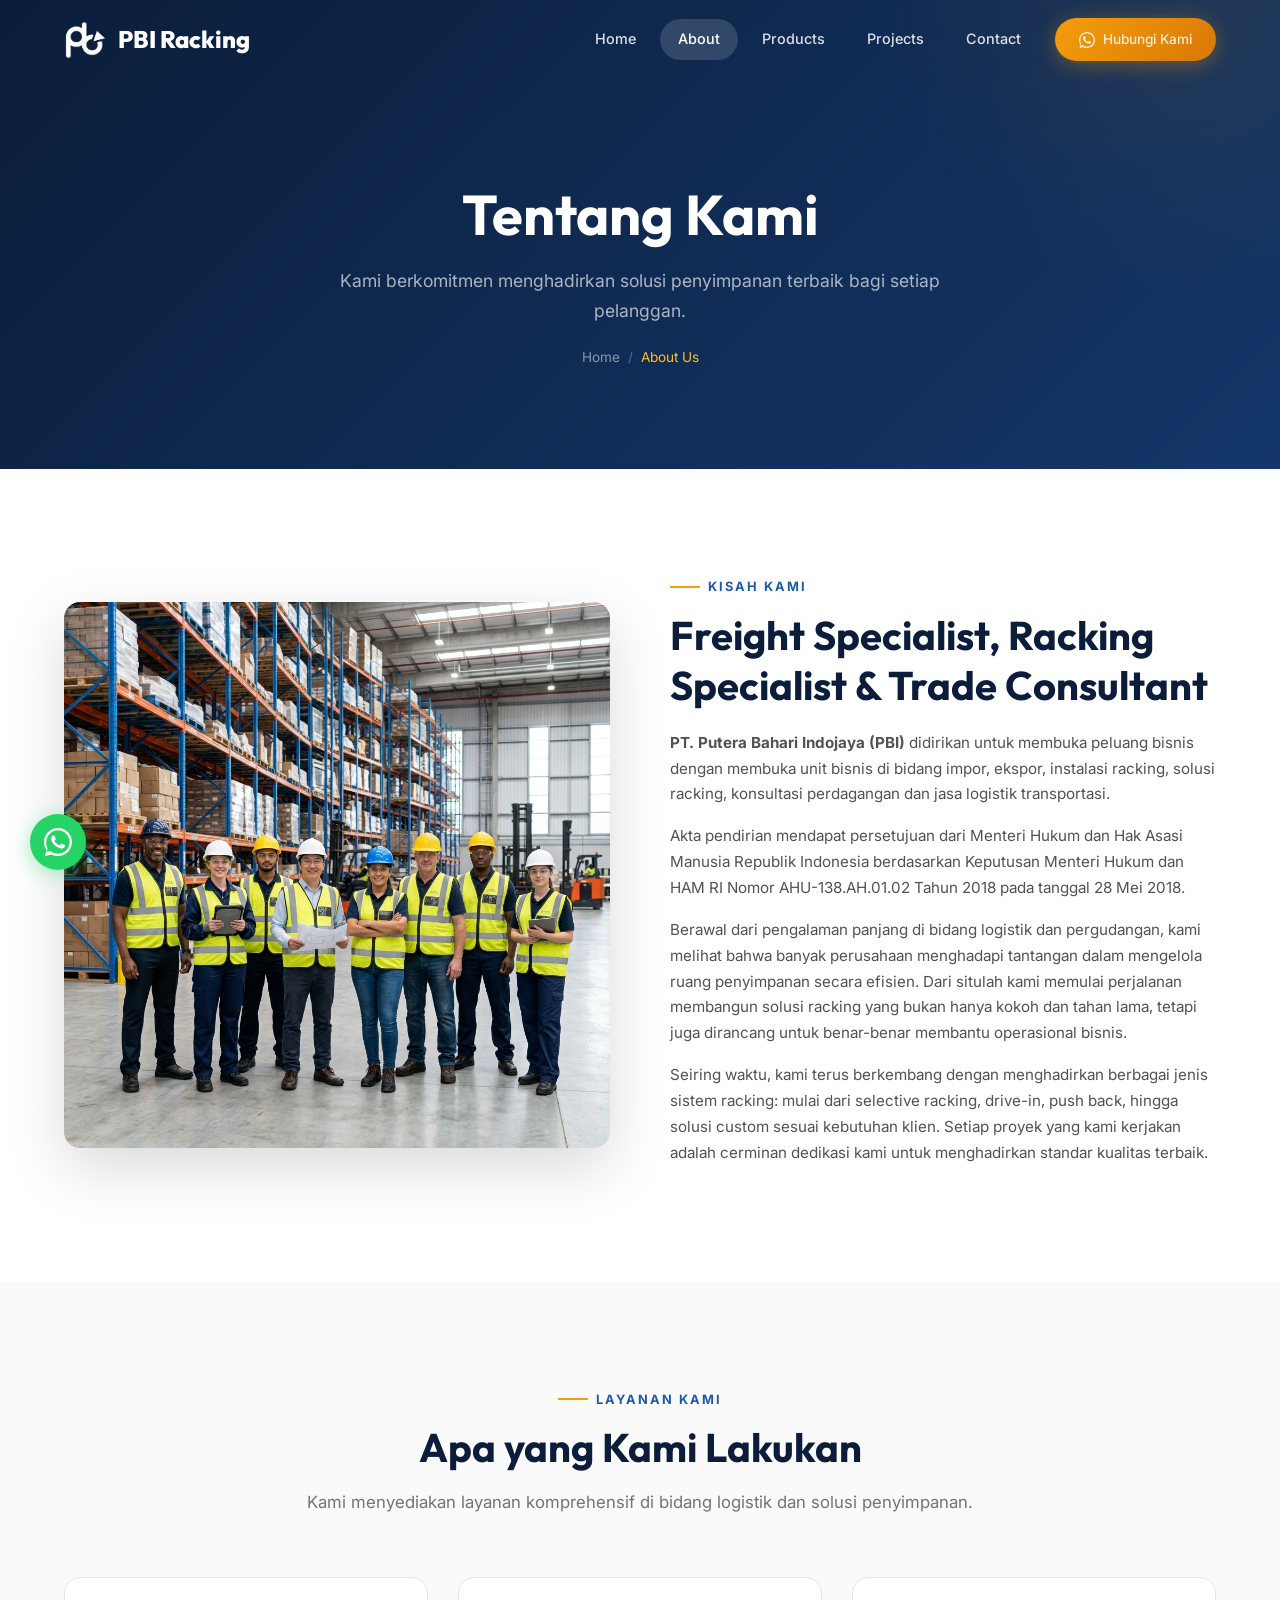
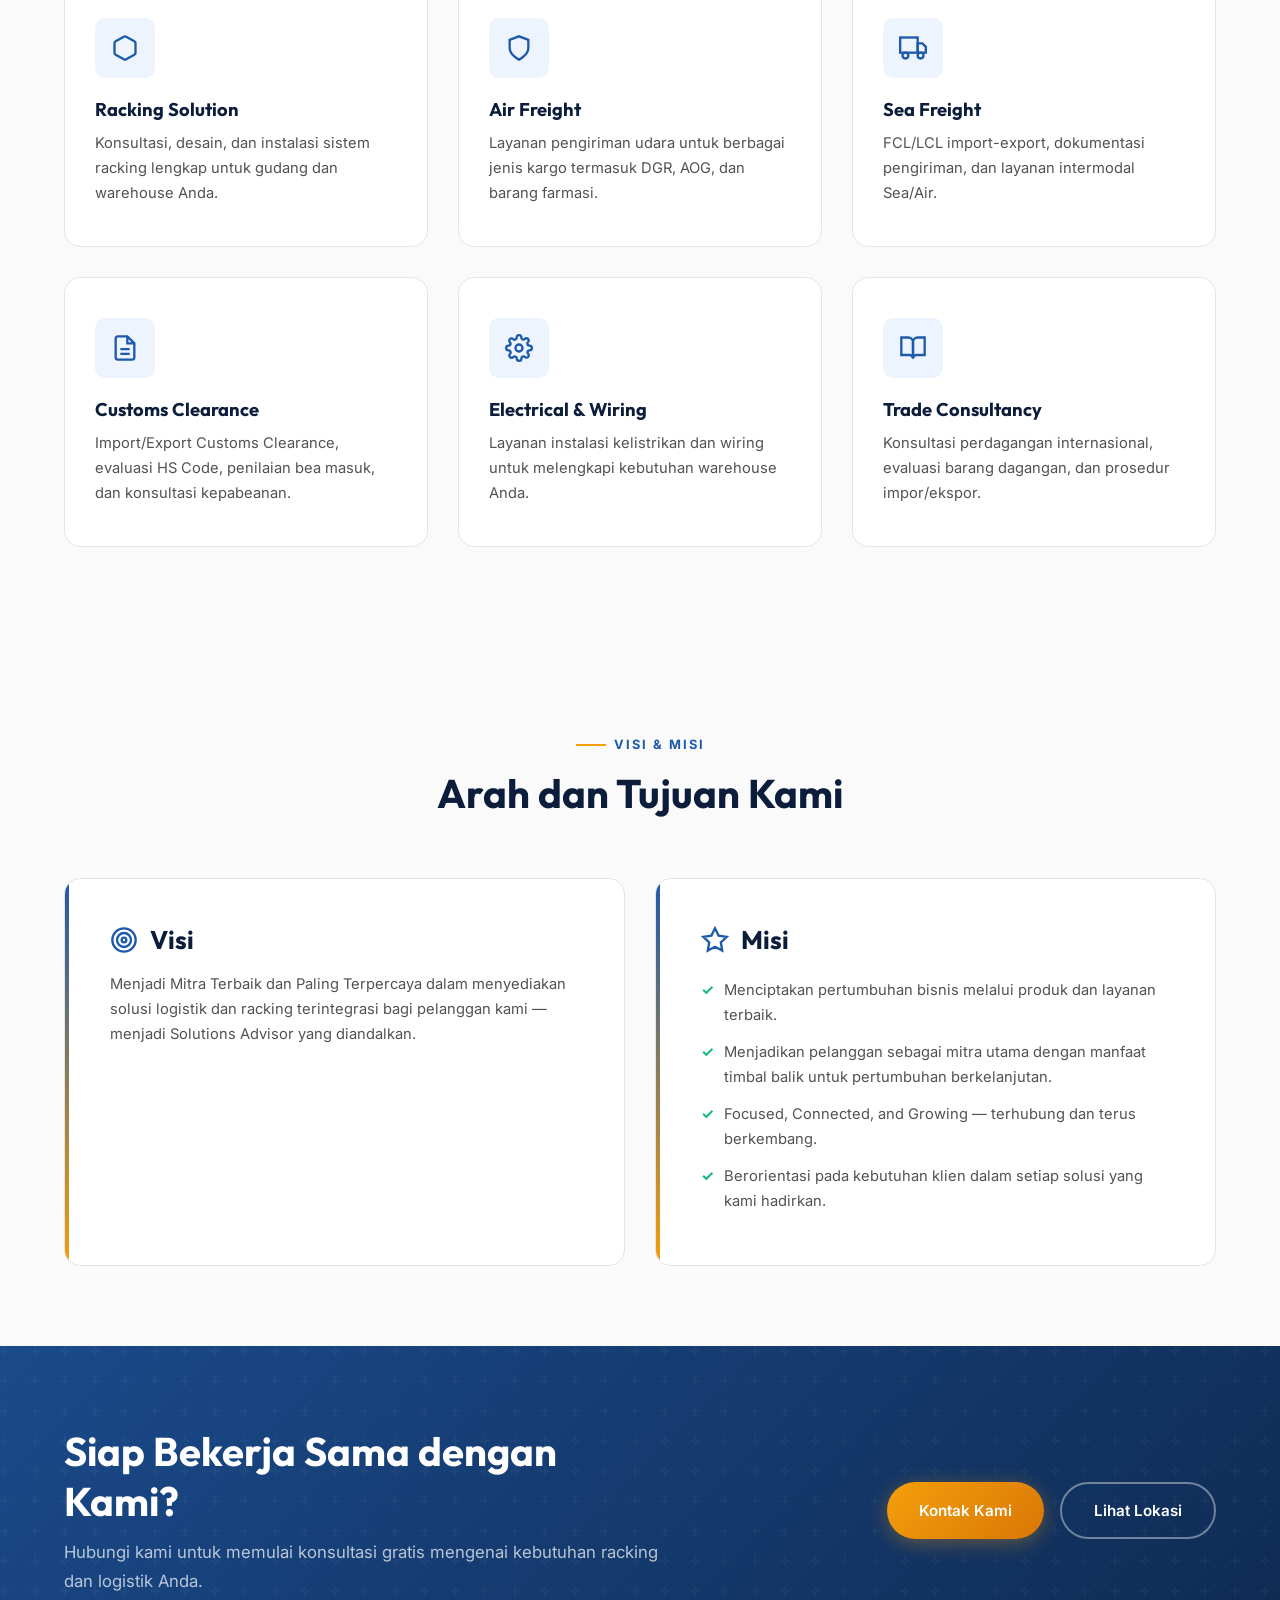
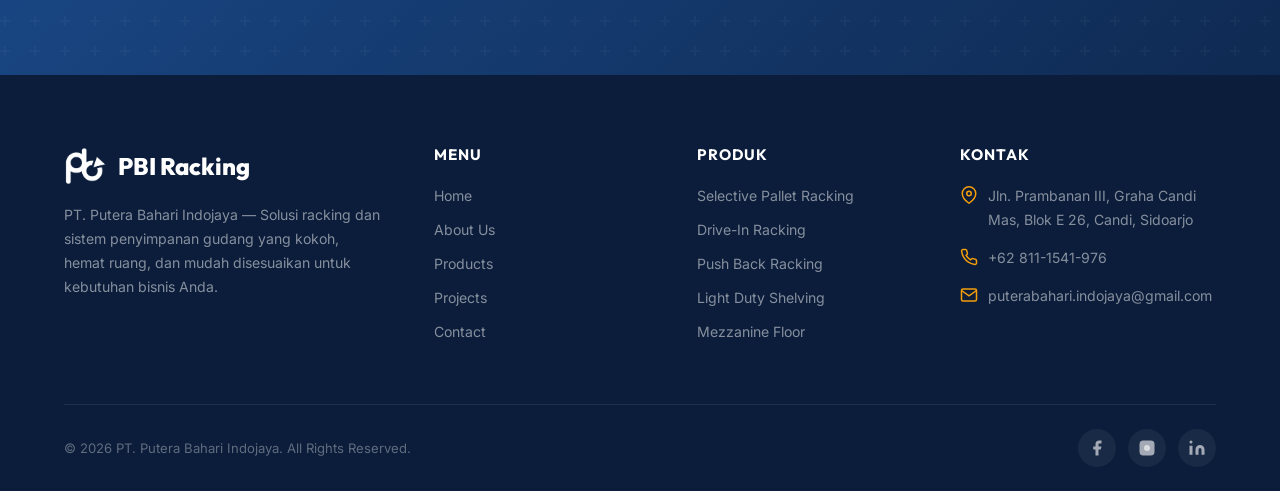
==== about.html @ 585a7659 "first commit" ====
<!DOCTYPE html>
<html lang="id">
<head>
  <meta charset="UTF-8">
  <meta name="viewport" content="width=device-width, initial-scale=1.0">
  <title>Tentang Kami — PBI Racking | PT. Putera Bahari Indojaya</title>
  <meta name="description" content="Didirikan oleh para profesional berpengalaman di bidang logistik dan pergudangan, PBI Racking adalah mitra terpercaya untuk solusi racking berkualitas.">
  <link rel="preconnect" href="https://fonts.googleapis.com">
  <link rel="preconnect" href="https://fonts.gstatic.com" crossorigin>
  <link href="https://fonts.googleapis.com/css2?family=Inter:wght@400;500;600;700&family=Outfit:wght@600;700;800&display=swap" rel="stylesheet">
  <link rel="stylesheet" href="css/style.css">
</head>
<body>

  <!-- Preloader -->
  <div class="preloader" id="preloader">
    <div class="preloader-spinner"></div>
  </div>

  <!-- Navigation -->
  <nav class="navbar scrolled" id="navbar">
    <div class="container">
      <a href="index.html" class="nav-logo">
        <img src="images/Logo PBI.png" alt="PBI Logo" class="logo-img">
        PBI Racking
      </a>
      <div class="nav-links" id="navLinks">
        <a href="index.html">Home</a>
        <a href="about.html" class="active">About</a>
        <a href="products.html">Products</a>
        <a href="projects.html">Projects</a>
        <a href="contact.html">Contact</a>
        <div class="nav-cta">
          <a href="https://wa.me/628111541976?text=Halo%20saya%20ingin%20bertanya%20tentang%20solusi%20racking" target="_blank" class="btn btn-accent">
            <svg width="16" height="16" viewBox="0 0 24 24" fill="currentColor"><path d="M17.472 14.382c-.297-.149-1.758-.867-2.03-.967-.273-.099-.471-.148-.67.15-.197.297-.767.966-.94 1.164-.173.199-.347.223-.644.075-.297-.15-1.255-.463-2.39-1.475-.883-.788-1.48-1.761-1.653-2.059-.173-.297-.018-.458.13-.606.134-.133.298-.347.446-.52.149-.174.198-.298.298-.497.099-.198.05-.371-.025-.52-.075-.149-.669-1.612-.916-2.207-.242-.579-.487-.5-.669-.51-.173-.008-.371-.01-.57-.01-.198 0-.52.074-.792.372-.272.297-1.04 1.016-1.04 2.479 0 1.462 1.065 2.875 1.213 3.074.149.198 2.096 3.2 5.077 4.487.709.306 1.262.489 1.694.625.712.227 1.36.195 1.871.118.571-.085 1.758-.719 2.006-1.413.248-.694.248-1.289.173-1.413-.074-.124-.272-.198-.57-.347z"/><path d="M12 0C5.373 0 0 5.373 0 12c0 2.625.846 5.059 2.284 7.034L.789 23.492a.5.5 0 00.612.616l4.575-1.462A11.945 11.945 0 0012 24c6.627 0 12-5.373 12-12S18.627 0 12 0zm0 22c-2.387 0-4.596-.776-6.39-2.09l-.446-.34-2.906.928.962-2.845-.372-.462A9.955 9.955 0 012 12C2 6.486 6.486 2 12 2s10 4.486 10 10-4.486 10-10 10z"/></svg>
            Hubungi Kami
          </a>
        </div>
      </div>
      <button class="mobile-toggle" id="mobileToggle" aria-label="Toggle Menu">
        <span></span>
        <span></span>
        <span></span>
      </button>
    </div>
  </nav>

  <!-- Page Hero -->
  <section class="page-hero">
    <div class="container">
      <div class="page-hero-content">
        <h1>Tentang Kami</h1>
        <p>Kami berkomitmen menghadirkan solusi penyimpanan terbaik bagi setiap pelanggan.</p>
        <div class="breadcrumb">
          <a href="index.html">Home</a>
          <span>/</span>
          <span class="current">About Us</span>
        </div>
      </div>
    </div>
  </section>

  <!-- About Story -->
  <section class="about-story">
    <div class="container">
      <div class="about-story-grid">
        <div class="about-story-img fade-in-left">
          <img src="images/about-team.png" alt="Tim PBI Racking">
        </div>
        <div class="about-story-content fade-in-right">
          <div class="section-label">Kisah Kami</div>
          <h2>Freight Specialist, Racking Specialist & Trade Consultant</h2>
          <p><strong>PT. Putera Bahari Indojaya (PBI)</strong> didirikan untuk membuka peluang bisnis dengan membuka unit bisnis di bidang impor, ekspor, instalasi racking, solusi racking, konsultasi perdagangan dan jasa logistik transportasi.</p>
          <p>Akta pendirian mendapat persetujuan dari Menteri Hukum dan Hak Asasi Manusia Republik Indonesia berdasarkan Keputusan Menteri Hukum dan HAM RI Nomor AHU-138.AH.01.02 Tahun 2018 pada tanggal 28 Mei 2018.</p>
          <p>Berawal dari pengalaman panjang di bidang logistik dan pergudangan, kami melihat bahwa banyak perusahaan menghadapi tantangan dalam mengelola ruang penyimpanan secara efisien. Dari situlah kami memulai perjalanan membangun solusi racking yang bukan hanya kokoh dan tahan lama, tetapi juga dirancang untuk benar-benar membantu operasional bisnis.</p>
          <p>Seiring waktu, kami terus berkembang dengan menghadirkan berbagai jenis sistem racking: mulai dari selective racking, drive-in, push back, hingga solusi custom sesuai kebutuhan klien. Setiap proyek yang kami kerjakan adalah cerminan dedikasi kami untuk menghadirkan standar kualitas terbaik.</p>
        </div>
      </div>
    </div>
  </section>

  <!-- Services Overview -->
  <section class="features" style="margin-top:0;">
    <div class="container">
      <div class="section-header fade-in">
        <div class="section-label">Layanan Kami</div>
        <h2 class="section-title">Apa yang Kami Lakukan</h2>
        <p class="section-desc">Kami menyediakan layanan komprehensif di bidang logistik dan solusi penyimpanan.</p>
      </div>
      <div class="features-grid" data-stagger>
        <div class="feature-card fade-in">
          <div class="feature-icon">
            <svg viewBox="0 0 24 24"><path d="M21 16V8a2 2 0 0 0-1-1.73l-7-4a2 2 0 0 0-2 0l-7 4A2 2 0 0 0 3 8v8a2 2 0 0 0 1 1.73l7 4a2 2 0 0 0 2 0l7-4A2 2 0 0 0 21 16z"></path></svg>
          </div>
          <h3>Racking Solution</h3>
          <p>Konsultasi, desain, dan instalasi sistem racking lengkap untuk gudang dan warehouse Anda.</p>
        </div>
        <div class="feature-card fade-in">
          <div class="feature-icon">
            <svg viewBox="0 0 24 24"><path d="M12 22s8-4 8-10V5l-8-3-8 3v7c0 6 8 10 8 10z"></path></svg>
          </div>
          <h3>Air Freight</h3>
          <p>Layanan pengiriman udara untuk berbagai jenis kargo termasuk DGR, AOG, dan barang farmasi.</p>
        </div>
        <div class="feature-card fade-in">
          <div class="feature-icon">
            <svg viewBox="0 0 24 24"><rect x="1" y="3" width="15" height="13"></rect><polygon points="16 8 20 8 23 11 23 16 16 16 16 8"></polygon><circle cx="5.5" cy="18.5" r="2.5"></circle><circle cx="18.5" cy="18.5" r="2.5"></circle></svg>
          </div>
          <h3>Sea Freight</h3>
          <p>FCL/LCL import-export, dokumentasi pengiriman, dan layanan intermodal Sea/Air.</p>
        </div>
        <div class="feature-card fade-in">
          <div class="feature-icon">
            <svg viewBox="0 0 24 24"><path d="M14 2H6a2 2 0 0 0-2 2v16a2 2 0 0 0 2 2h12a2 2 0 0 0 2-2V8z"></path><polyline points="14 2 14 8 20 8"></polyline><line x1="16" y1="13" x2="8" y2="13"></line><line x1="16" y1="17" x2="8" y2="17"></line></svg>
          </div>
          <h3>Customs Clearance</h3>
          <p>Import/Export Customs Clearance, evaluasi HS Code, penilaian bea masuk, dan konsultasi kepabeanan.</p>
        </div>
        <div class="feature-card fade-in">
          <div class="feature-icon">
            <svg viewBox="0 0 24 24"><circle cx="12" cy="12" r="3"></circle><path d="M19.4 15a1.65 1.65 0 0 0 .33 1.82l.06.06a2 2 0 0 1 0 2.83 2 2 0 0 1-2.83 0l-.06-.06a1.65 1.65 0 0 0-1.82-.33 1.65 1.65 0 0 0-1 1.51V21a2 2 0 0 1-2 2 2 2 0 0 1-2-2v-.09A1.65 1.65 0 0 0 9 19.4a1.65 1.65 0 0 0-1.82.33l-.06.06a2 2 0 0 1-2.83 0 2 2 0 0 1 0-2.83l.06-.06A1.65 1.65 0 0 0 4.68 15a1.65 1.65 0 0 0-1.51-1H3a2 2 0 0 1-2-2 2 2 0 0 1 2-2h.09A1.65 1.65 0 0 0 4.6 9a1.65 1.65 0 0 0-.33-1.82l-.06-.06a2 2 0 0 1 0-2.83 2 2 0 0 1 2.83 0l.06.06A1.65 1.65 0 0 0 9 4.68a1.65 1.65 0 0 0 1-1.51V3a2 2 0 0 1 2-2 2 2 0 0 1 2 2v.09a1.65 1.65 0 0 0 1 1.51 1.65 1.65 0 0 0 1.82-.33l.06-.06a2 2 0 0 1 2.83 0 2 2 0 0 1 0 2.83l-.06.06a1.65 1.65 0 0 0-.33 1.82V9a1.65 1.65 0 0 0 1.51 1H21a2 2 0 0 1 2 2 2 2 0 0 1-2 2h-.09a1.65 1.65 0 0 0-1.51 1z"></path></svg>
          </div>
          <h3>Electrical & Wiring</h3>
          <p>Layanan instalasi kelistrikan dan wiring untuk melengkapi kebutuhan warehouse Anda.</p>
        </div>
        <div class="feature-card fade-in">
          <div class="feature-icon">
            <svg viewBox="0 0 24 24"><path d="M2 3h6a4 4 0 0 1 4 4v14a3 3 0 0 0-3-3H2z"></path><path d="M22 3h-6a4 4 0 0 0-4 4v14a3 3 0 0 1 3-3h7z"></path></svg>
          </div>
          <h3>Trade Consultancy</h3>
          <p>Konsultasi perdagangan internasional, evaluasi barang dagangan, dan prosedur impor/ekspor.</p>
        </div>
      </div>
    </div>
  </section>

  <!-- Vision & Mission -->
  <section class="vision-mission">
    <div class="container">
      <div class="section-header fade-in">
        <div class="section-label">Visi & Misi</div>
        <h2 class="section-title">Arah dan Tujuan Kami</h2>
      </div>
      <div class="vm-grid">
        <div class="vm-card fade-in-left">
          <h3>
            <svg viewBox="0 0 24 24"><circle cx="12" cy="12" r="10"></circle><circle cx="12" cy="12" r="6"></circle><circle cx="12" cy="12" r="2"></circle></svg>
            Visi
          </h3>
          <p>Menjadi Mitra Terbaik dan Paling Terpercaya dalam menyediakan solusi logistik dan racking terintegrasi bagi pelanggan kami — menjadi Solutions Advisor yang diandalkan.</p>
        </div>
        <div class="vm-card fade-in-right">
          <h3>
            <svg viewBox="0 0 24 24"><polygon points="12 2 15.09 8.26 22 9.27 17 14.14 18.18 21.02 12 17.77 5.82 21.02 7 14.14 2 9.27 8.91 8.26 12 2"></polygon></svg>
            Misi
          </h3>
          <ul>
            <li>Menciptakan pertumbuhan bisnis melalui produk dan layanan terbaik.</li>
            <li>Menjadikan pelanggan sebagai mitra utama dengan manfaat timbal balik untuk pertumbuhan berkelanjutan.</li>
            <li>Focused, Connected, and Growing — terhubung dan terus berkembang.</li>
            <li>Berorientasi pada kebutuhan klien dalam setiap solusi yang kami hadirkan.</li>
          </ul>
        </div>
      </div>
    </div>
  </section>

  <!-- CTA Section -->
  <section class="cta">
    <div class="container">
      <div class="cta-content fade-in-left">
        <h2>Siap Bekerja Sama dengan Kami?</h2>
        <p>Hubungi kami untuk memulai konsultasi gratis mengenai kebutuhan racking dan logistik Anda.</p>
      </div>
      <div class="cta-buttons fade-in-right">
        <a href="https://wa.me/628111541976?text=Halo%20saya%20ingin%20bertanya%20tentang%20solusi%20racking" target="_blank" class="btn btn-accent">Kontak Kami</a>
        <a href="contact.html" class="btn btn-outline-white">Lihat Lokasi</a>
      </div>
    </div>
  </section>

  <!-- Footer -->
  <footer class="footer">
    <div class="container">
      <div class="footer-grid">
        <div class="footer-brand">
          <a href="index.html" class="nav-logo">
            <img src="images/Logo PBI.png" alt="PBI Logo" class="logo-img">
            PBI Racking
          </a>
          <p>PT. Putera Bahari Indojaya — Solusi racking dan sistem penyimpanan gudang yang kokoh, hemat ruang, dan mudah disesuaikan untuk kebutuhan bisnis Anda.</p>
        </div>
        <div>
          <h4>Menu</h4>
          <ul class="footer-links">
            <li><a href="index.html">Home</a></li>
            <li><a href="about.html">About Us</a></li>
            <li><a href="products.html">Products</a></li>
            <li><a href="projects.html">Projects</a></li>
            <li><a href="contact.html">Contact</a></li>
          </ul>
        </div>
        <div>
          <h4>Produk</h4>
          <ul class="footer-links">
            <li><a href="products.html">Selective Pallet Racking</a></li>
            <li><a href="products.html">Drive-In Racking</a></li>
            <li><a href="products.html">Push Back Racking</a></li>
            <li><a href="products.html">Light Duty Shelving</a></li>
            <li><a href="products.html">Mezzanine Floor</a></li>
          </ul>
        </div>
        <div>
          <h4>Kontak</h4>
          <ul class="footer-contact">
            <li>
              <svg viewBox="0 0 24 24"><path d="M21 10c0 7-9 13-9 13s-9-6-9-13a9 9 0 0 1 18 0z"></path><circle cx="12" cy="10" r="3"></circle></svg>
              Jln. Prambanan III, Graha Candi Mas, Blok E 26, Candi, Sidoarjo
            </li>
            <li>
              <svg viewBox="0 0 24 24"><path d="M22 16.92v3a2 2 0 0 1-2.18 2 19.79 19.79 0 0 1-8.63-3.07 19.5 19.5 0 0 1-6-6 19.79 19.79 0 0 1-3.07-8.67A2 2 0 0 1 4.11 2h3a2 2 0 0 1 2 1.72 12.84 12.84 0 0 0 .7 2.81 2 2 0 0 1-.45 2.11L8.09 9.91a16 16 0 0 0 6 6l1.27-1.27a2 2 0 0 1 2.11-.45 12.84 12.84 0 0 0 2.81.7A2 2 0 0 1 22 16.92z"></path></svg>
              +62 811-1541-976
            </li>
            <li>
              <svg viewBox="0 0 24 24"><path d="M4 4h16c1.1 0 2 .9 2 2v12c0 1.1-.9 2-2 2H4c-1.1 0-2-.9-2-2V6c0-1.1.9-2 2-2z"></path><polyline points="22,6 12,13 2,6"></polyline></svg>
              puterabahari.indojaya@gmail.com
            </li>
          </ul>
        </div>
      </div>
      <div class="footer-bottom">
        <p>&copy; 2026 PT. Putera Bahari Indojaya. All Rights Reserved.</p>
        <div class="footer-social">
          <a href="#" aria-label="Facebook"><svg viewBox="0 0 24 24"><path d="M18 2h-3a5 5 0 0 0-5 5v3H7v4h3v8h4v-8h3l1-4h-4V7a1 1 0 0 1 1-1h3z"></path></svg></a>
          <a href="#" aria-label="Instagram"><svg viewBox="0 0 24 24"><rect x="2" y="2" width="20" height="20" rx="5" ry="5"></rect><path d="M16 11.37A4 4 0 1 1 12.63 8 4 4 0 0 1 16 11.37z"></path><line x1="17.5" y1="6.5" x2="17.51" y2="6.5"></line></svg></a>
          <a href="#" aria-label="LinkedIn"><svg viewBox="0 0 24 24"><path d="M16 8a6 6 0 0 1 6 6v7h-4v-7a2 2 0 0 0-2-2 2 2 0 0 0-2 2v7h-4v-7a6 6 0 0 1 6-6z"></path><rect x="2" y="9" width="4" height="12"></rect><circle cx="4" cy="4" r="2"></circle></svg></a>
        </div>
      </div>
    </div>
  </footer>

  <!-- WhatsApp Float -->
  <a href="https://wa.me/628111541976?text=Halo%20saya%20ingin%20bertanya%20tentang%20solusi%20racking" target="_blank" class="wa-float" aria-label="Chat WhatsApp">
    <svg viewBox="0 0 24 24"><path d="M17.472 14.382c-.297-.149-1.758-.867-2.03-.967-.273-.099-.471-.148-.67.15-.197.297-.767.966-.94 1.164-.173.199-.347.223-.644.075-.297-.15-1.255-.463-2.39-1.475-.883-.788-1.48-1.761-1.653-2.059-.173-.297-.018-.458.13-.606.134-.133.298-.347.446-.52.149-.174.198-.298.298-.497.099-.198.05-.371-.025-.52-.075-.149-.669-1.612-.916-2.207-.242-.579-.487-.5-.669-.51-.173-.008-.371-.01-.57-.01-.198 0-.52.074-.792.372-.272.297-1.04 1.016-1.04 2.479 0 1.462 1.065 2.875 1.213 3.074.149.198 2.096 3.2 5.077 4.487.709.306 1.262.489 1.694.625.712.227 1.36.195 1.871.118.571-.085 1.758-.719 2.006-1.413.248-.694.248-1.289.173-1.413-.074-.124-.272-.198-.57-.347z"/><path d="M12 0C5.373 0 0 5.373 0 12c0 2.625.846 5.059 2.284 7.034L.789 23.492a.5.5 0 00.612.616l4.575-1.462A11.945 11.945 0 0012 24c6.627 0 12-5.373 12-12S18.627 0 12 0zm0 22c-2.387 0-4.596-.776-6.39-2.09l-.446-.34-2.906.928.962-2.845-.372-.462A9.955 9.955 0 012 12C2 6.486 6.486 2 12 2s10 4.486 10 10-4.486 10-10 10z"/></svg>
  </a>

  <button class="scroll-top" id="scrollTop" aria-label="Scroll to top">
    <svg viewBox="0 0 24 24"><polyline points="18 15 12 9 6 15"></polyline></svg>
  </button>

  <script src="js/main.js"></script>
</body>
</html>
---- css/style.css ----
/* ============================================
   PBI RACKING - Company Profile Stylesheet
   Design: Clean Industrial Look
   Colors: Blue, Grey, White
   ============================================ */

/* ---------- CSS Custom Properties ---------- */
:root {
  /* Primary Colors */
  --primary-900: #0b1d3a;
  --primary-800: #0f2a52;
  --primary-700: #14376a;
  --primary-600: #1a4a8a;
  --primary-500: #1e5aab;
  --primary-400: #3a7bd5;
  --primary-300: #6da0e6;
  --primary-200: #a3c4f0;
  --primary-100: #d4e4f9;
  --primary-50: #eef4fd;

  /* Accent */
  --accent-500: #f59e0b;
  --accent-400: #fbbf24;
  --accent-600: #d97706;

  /* Neutrals */
  --neutral-950: #0a0a0a;
  --neutral-900: #171717;
  --neutral-800: #262626;
  --neutral-700: #404040;
  --neutral-600: #525252;
  --neutral-500: #737373;
  --neutral-400: #a3a3a3;
  --neutral-300: #d4d4d4;
  --neutral-200: #e5e5e5;
  --neutral-100: #f5f5f5;
  --neutral-50: #fafafa;
  --white: #ffffff;

  /* Functional */
  --success: #10b981;
  --danger: #ef4444;

  /* Typography */
  --font-primary: 'Inter', 'Segoe UI', sans-serif;
  --font-heading: 'Outfit', 'Inter', sans-serif;

  /* Spacing */
  --section-padding: 100px 0;
  --container-max: 1200px;
  --container-padding: 0 24px;

  /* Transitions */
  --transition-fast: 0.2s ease;
  --transition-base: 0.3s ease;
  --transition-slow: 0.5s ease;
  --transition-spring: 0.4s cubic-bezier(0.34, 1.56, 0.64, 1);

  /* Shadows */
  --shadow-sm: 0 1px 3px rgba(0,0,0,0.08);
  --shadow-md: 0 4px 20px rgba(0,0,0,0.1);
  --shadow-lg: 0 10px 40px rgba(0,0,0,0.12);
  --shadow-xl: 0 20px 60px rgba(0,0,0,0.15);
  --shadow-glow: 0 0 30px rgba(30, 90, 171, 0.15);

  /* Border Radius */
  --radius-sm: 6px;
  --radius-md: 10px;
  --radius-lg: 16px;
  --radius-xl: 24px;
  --radius-full: 9999px;
}

/* ---------- Reset & Base ---------- */
*,
*::before,
*::after {
  margin: 0;
  padding: 0;
  box-sizing: border-box;
}

html {
  scroll-behavior: smooth;
  font-size: 16px;
  -webkit-font-smoothing: antialiased;
  -moz-osx-font-smoothing: grayscale;
}

body {
  font-family: var(--font-primary);
  color: var(--neutral-700);
  line-height: 1.7;
  background-color: var(--white);
  overflow-x: hidden;
}

img {
  max-width: 100%;
  height: auto;
  display: block;
}

a {
  text-decoration: none;
  color: inherit;
  transition: color var(--transition-fast);
}

ul, ol {
  list-style: none;
}

h1, h2, h3, h4, h5, h6 {
  font-family: var(--font-heading);
  font-weight: 700;
  line-height: 1.25;
  color: var(--primary-900);
}

h1 { font-size: clamp(2.2rem, 5vw, 3.5rem); }
h2 { font-size: clamp(1.8rem, 4vw, 2.5rem); }
h3 { font-size: clamp(1.3rem, 3vw, 1.6rem); }
h4 { font-size: 1.15rem; }

p {
  margin-bottom: 1rem;
  color: var(--neutral-600);
}

/* ---------- Utility Classes ---------- */
.container {
  max-width: var(--container-max);
  margin: 0 auto;
  padding: var(--container-padding);
}

.section {
  padding: var(--section-padding);
}

.section-header {
  text-align: center;
  max-width: 700px;
  margin: 0 auto 60px;
}

.section-label {
  display: inline-flex;
  align-items: center;
  gap: 8px;
  font-size: 0.8rem;
  font-weight: 700;
  letter-spacing: 2px;
  text-transform: uppercase;
  color: var(--primary-500);
  margin-bottom: 12px;
}

.section-label::before {
  content: '';
  width: 30px;
  height: 2px;
  background: var(--accent-500);
}

.section-title {
  margin-bottom: 16px;
}

.section-desc {
  font-size: 1.05rem;
  color: var(--neutral-500);
}

.btn {
  display: inline-flex;
  align-items: center;
  gap: 8px;
  padding: 14px 32px;
  font-family: var(--font-primary);
  font-size: 0.95rem;
  font-weight: 600;
  border: none;
  border-radius: var(--radius-full);
  cursor: pointer;
  transition: all var(--transition-base);
  position: relative;
  overflow: hidden;
}

.btn-primary {
  background: linear-gradient(135deg, var(--primary-500), var(--primary-700));
  color: var(--white);
  box-shadow: 0 4px 20px rgba(30, 90, 171, 0.35);
}

.btn-primary:hover {
  transform: translateY(-2px);
  box-shadow: 0 8px 30px rgba(30, 90, 171, 0.45);
}

.btn-secondary {
  background: var(--white);
  color: var(--primary-700);
  border: 2px solid var(--primary-200);
}

.btn-secondary:hover {
  background: var(--primary-50);
  border-color: var(--primary-400);
  transform: translateY(-2px);
}

.btn-accent {
  background: linear-gradient(135deg, var(--accent-500), var(--accent-600));
  color: var(--white);
  box-shadow: 0 4px 20px rgba(245, 158, 11, 0.35);
}

.btn-accent:hover {
  transform: translateY(-2px);
  box-shadow: 0 8px 30px rgba(245, 158, 11, 0.45);
}

.btn-outline-white {
  background: transparent;
  color: var(--white);
  border: 2px solid rgba(255,255,255,0.4);
}

.btn-outline-white:hover {
  background: var(--white);
  color: var(--primary-700);
  border-color: var(--white);
}

/* ---------- Preloader ---------- */
.preloader {
  position: fixed;
  inset: 0;
  z-index: 10000;
  background: var(--primary-900);
  display: flex;
  align-items: center;
  justify-content: center;
  transition: opacity 0.5s ease, visibility 0.5s ease;
}

.preloader.hidden {
  opacity: 0;
  visibility: hidden;
}

.preloader-spinner {
  width: 50px;
  height: 50px;
  border: 3px solid rgba(255,255,255,0.15);
  border-top-color: var(--accent-400);
  border-radius: 50%;
  animation: spin 0.8s linear infinite;
}

@keyframes spin {
  to { transform: rotate(360deg); }
}

/* ---------- Navigation ---------- */
.navbar {
  position: fixed;
  top: 0;
  left: 0;
  right: 0;
  z-index: 1000;
  padding: 18px 0;
  transition: all var(--transition-base);
}

.navbar.scrolled {
  background: rgba(255,255,255,0.95);
  backdrop-filter: blur(20px);
  -webkit-backdrop-filter: blur(20px);
  padding: 10px 0;
  box-shadow: 0 2px 30px rgba(0,0,0,0.08);
}

.navbar .container {
  display: flex;
  align-items: center;
  justify-content: space-between;
}

.nav-logo {
  display: flex;
  align-items: center;
  gap: 12px;
  font-family: var(--font-heading);
  font-size: 1.5rem;
  font-weight: 800;
  color: var(--white);
  transition: color var(--transition-base);
}

.navbar.scrolled .nav-logo {
  color: var(--primary-900);
}

.nav-logo .logo-img {
  height: 42px;
  width: auto;
  filter: brightness(0) invert(1);
  transition: filter var(--transition-base);
}

.navbar.scrolled .nav-logo .logo-img {
  filter: none;
}

.footer .nav-logo .logo-img {
  filter: brightness(0) invert(1);
}

.nav-links {
  display: flex;
  align-items: center;
  gap: 6px;
}

.nav-links a {
  padding: 8px 18px;
  font-size: 0.9rem;
  font-weight: 500;
  color: rgba(255,255,255,0.85);
  border-radius: var(--radius-full);
  transition: all var(--transition-base);
}

.nav-links a:hover,
.nav-links a.active {
  color: var(--white);
  background: rgba(255,255,255,0.15);
}

.navbar.scrolled .nav-links a {
  color: var(--neutral-600);
}

.navbar.scrolled .nav-links a:hover,
.navbar.scrolled .nav-links a.active {
  color: var(--primary-600);
  background: var(--primary-50);
}

.nav-cta {
  margin-left: 10px;
}

.nav-cta .btn {
  padding: 10px 24px;
  font-size: 0.85rem;
}

.mobile-toggle {
  display: none;
  flex-direction: column;
  gap: 5px;
  background: none;
  border: none;
  cursor: pointer;
  padding: 4px;
}

.mobile-toggle span {
  display: block;
  width: 26px;
  height: 2.5px;
  background: var(--white);
  border-radius: 4px;
  transition: all var(--transition-base);
}

.navbar.scrolled .mobile-toggle span {
  background: var(--primary-900);
}

.mobile-toggle.active span:nth-child(1) {
  transform: rotate(45deg) translate(5px, 5px);
}

.mobile-toggle.active span:nth-child(2) {
  opacity: 0;
}

.mobile-toggle.active span:nth-child(3) {
  transform: rotate(-45deg) translate(6px, -6px);
}

/* ---------- Hero Section ---------- */
.hero {
  position: relative;
  min-height: 100vh;
  display: flex;
  align-items: center;
  overflow: hidden;
}

.hero-bg {
  position: absolute;
  inset: 0;
  z-index: 0;
}

.hero-bg img {
  width: 100%;
  height: 100%;
  object-fit: cover;
}

.hero-overlay {
  position: absolute;
  inset: 0;
  background: linear-gradient(
    135deg,
    rgba(11, 29, 58, 0.92) 0%,
    rgba(15, 42, 82, 0.85) 40%,
    rgba(26, 74, 138, 0.7) 100%
  );
}

.hero-content {
  position: relative;
  z-index: 2;
  max-width: 680px;
}

.hero-label {
  display: inline-flex;
  align-items: center;
  gap: 10px;
  padding: 8px 20px;
  background: rgba(255,255,255,0.1);
  border: 1px solid rgba(255,255,255,0.15);
  border-radius: var(--radius-full);
  font-size: 0.8rem;
  font-weight: 600;
  letter-spacing: 1.5px;
  text-transform: uppercase;
  color: var(--accent-400);
  margin-bottom: 24px;
  backdrop-filter: blur(10px);
  animation: fadeInUp 0.8s ease both;
}

.hero h1 {
  color: var(--white);
  margin-bottom: 20px;
  animation: fadeInUp 0.8s ease 0.15s both;
}

.hero h1 span {
  background: linear-gradient(135deg, var(--accent-400), var(--accent-500));
  -webkit-background-clip: text;
  -webkit-text-fill-color: transparent;
  background-clip: text;
}

.hero-desc {
  font-size: 1.15rem;
  color: rgba(255,255,255,0.75);
  margin-bottom: 36px;
  line-height: 1.8;
  animation: fadeInUp 0.8s ease 0.3s both;
}

.hero-buttons {
  display: flex;
  gap: 16px;
  flex-wrap: wrap;
  animation: fadeInUp 0.8s ease 0.45s both;
}

.hero-stats {
  display: flex;
  gap: 50px;
  margin-top: 60px;
  padding-top: 40px;
  border-top: 1px solid rgba(255,255,255,0.12);
  animation: fadeInUp 0.8s ease 0.6s both;
}

.stat-item h3 {
  font-size: 2.2rem;
  color: var(--white);
  font-weight: 800;
}

.stat-item h3 span {
  color: var(--accent-400);
}

.stat-item p {
  font-size: 0.85rem;
  color: rgba(255,255,255,0.55);
  margin-bottom: 0;
  text-transform: uppercase;
  letter-spacing: 1px;
}

/* Floating shapes */
.hero-shapes {
  position: absolute;
  inset: 0;
  z-index: 1;
  pointer-events: none;
  overflow: hidden;
}

.hero-shapes .shape {
  position: absolute;
  border-radius: 50%;
  opacity: 0.06;
  background: var(--white);
}

.hero-shapes .shape-1 {
  width: 400px;
  height: 400px;
  top: -100px;
  right: -100px;
  animation: float 8s ease-in-out infinite;
}

.hero-shapes .shape-2 {
  width: 250px;
  height: 250px;
  bottom: -50px;
  left: 10%;
  animation: float 10s ease-in-out infinite reverse;
}

.hero-shapes .shape-3 {
  width: 150px;
  height: 150px;
  top: 40%;
  right: 20%;
  animation: float 6s ease-in-out infinite 1s;
}

@keyframes float {
  0%, 100% { transform: translateY(0) scale(1); }
  50% { transform: translateY(-30px) scale(1.05); }
}

/* ---------- Features / Highlights ---------- */
.features {
  background: var(--neutral-50);
  padding: 100px 0;
  margin-top: -60px;
  position: relative;
  z-index: 3;
}

.features-grid {
  display: grid;
  grid-template-columns: repeat(3, 1fr);
  gap: 30px;
}

.feature-card {
  background: var(--white);
  padding: 40px 30px;
  border-radius: var(--radius-lg);
  border: 1px solid var(--neutral-200);
  transition: all var(--transition-base);
  position: relative;
  overflow: hidden;
}

.feature-card::before {
  content: '';
  position: absolute;
  top: 0;
  left: 0;
  right: 0;
  height: 3px;
  background: linear-gradient(90deg, var(--primary-500), var(--accent-500));
  transform: scaleX(0);
  transform-origin: left;
  transition: transform var(--transition-base);
}

.feature-card:hover {
  transform: translateY(-8px);
  box-shadow: var(--shadow-lg);
  border-color: transparent;
}

.feature-card:hover::before {
  transform: scaleX(1);
}

.feature-icon {
  width: 60px;
  height: 60px;
  border-radius: var(--radius-md);
  background: var(--primary-50);
  display: flex;
  align-items: center;
  justify-content: center;
  margin-bottom: 20px;
  transition: all var(--transition-base);
}

.feature-card:hover .feature-icon {
  background: linear-gradient(135deg, var(--primary-500), var(--primary-600));
}

.feature-icon svg {
  width: 28px;
  height: 28px;
  stroke: var(--primary-500);
  fill: none;
  stroke-width: 2;
  transition: stroke var(--transition-base);
}

.feature-card:hover .feature-icon svg {
  stroke: var(--white);
}

.feature-card h3 {
  margin-bottom: 10px;
  font-size: 1.15rem;
}

.feature-card p {
  font-size: 0.92rem;
  margin-bottom: 0;
}

/* ---------- Products / Services Highlight ---------- */
.products-highlight {
  padding: var(--section-padding);
}

.products-grid {
  display: grid;
  grid-template-columns: repeat(3, 1fr);
  gap: 30px;
}

.product-card {
  background: var(--white);
  border-radius: var(--radius-lg);
  overflow: hidden;
  border: 1px solid var(--neutral-200);
  transition: all var(--transition-base);
  group: product;
}

.product-card:hover {
  transform: translateY(-6px);
  box-shadow: var(--shadow-lg);
  border-color: transparent;
}

.product-card-img {
  position: relative;
  height: 240px;
  overflow: hidden;
}

.product-card-img img {
  width: 100%;
  height: 100%;
  object-fit: cover;
  transition: transform var(--transition-slow);
}

.product-card:hover .product-card-img img {
  transform: scale(1.08);
}

.product-card-overlay {
  position: absolute;
  inset: 0;
  background: linear-gradient(to top, rgba(11,29,58,0.6) 0%, transparent 60%);
  opacity: 0;
  transition: opacity var(--transition-base);
  display: flex;
  align-items: flex-end;
  padding: 20px;
}

.product-card:hover .product-card-overlay {
  opacity: 1;
}

.product-card-body {
  padding: 24px;
}

.product-card-body h3 {
  font-size: 1.1rem;
  margin-bottom: 8px;
  transition: color var(--transition-fast);
}

.product-card:hover .product-card-body h3 {
  color: var(--primary-500);
}

.product-card-body p {
  font-size: 0.88rem;
  margin-bottom: 14px;
  display: -webkit-box;
  -webkit-line-clamp: 2;
  -webkit-box-orient: vertical;
  overflow: hidden;
}

.product-card-link {
  display: inline-flex;
  align-items: center;
  gap: 6px;
  font-size: 0.85rem;
  font-weight: 600;
  color: var(--primary-500);
  transition: gap var(--transition-base);
}

.product-card-link:hover {
  gap: 12px;
}

/* ---------- Advantages Section ---------- */
.advantages {
  background: var(--primary-900);
  padding: var(--section-padding);
  position: relative;
  overflow: hidden;
}

.advantages::before {
  content: '';
  position: absolute;
  width: 500px;
  height: 500px;
  background: radial-gradient(circle, rgba(30,90,171,0.15), transparent 70%);
  top: -200px;
  right: -200px;
}

.advantages .section-label {
  color: var(--accent-400);
}

.advantages .section-title {
  color: var(--white);
}

.advantages .section-desc {
  color: rgba(255,255,255,0.6);
}

.advantages-grid {
  display: grid;
  grid-template-columns: repeat(4, 1fr);
  gap: 30px;
}

.advantage-item {
  text-align: center;
  padding: 40px 20px;
  border-radius: var(--radius-lg);
  background: rgba(255,255,255,0.04);
  border: 1px solid rgba(255,255,255,0.06);
  transition: all var(--transition-base);
}

.advantage-item:hover {
  background: rgba(255,255,255,0.08);
  transform: translateY(-6px);
}

.advantage-icon {
  width: 70px;
  height: 70px;
  margin: 0 auto 20px;
  border-radius: var(--radius-md);
  background: linear-gradient(135deg, var(--primary-500), var(--primary-600));
  display: flex;
  align-items: center;
  justify-content: center;
}

.advantage-icon svg {
  width: 32px;
  height: 32px;
  stroke: var(--white);
  fill: none;
  stroke-width: 2;
}

.advantage-item h4 {
  color: var(--white);
  margin-bottom: 8px;
}

.advantage-item p {
  color: rgba(255,255,255,0.5);
  font-size: 0.88rem;
  margin-bottom: 0;
}

/* ---------- Clients Section ---------- */
.clients {
  padding: var(--section-padding);
  background: var(--neutral-50);
}

.clients-marquee {
  overflow: hidden;
  padding: 30px 0;
}

.clients-track {
  display: flex;
  gap: 60px;
  animation: marquee 30s linear infinite;
}

.client-logo {
  flex-shrink: 0;
  height: 60px;
  width: auto;
  object-fit: contain;
  opacity: 0.5;
  filter: grayscale(100%);
  transition: all var(--transition-base);
}

.client-logo:hover {
  opacity: 1;
  filter: grayscale(0%);
}

@keyframes marquee {
  0% { transform: translateX(0); }
  100% { transform: translateX(-50%); }
}

/* ---------- CTA Section ---------- */
.cta {
  padding: 80px 0;
  background: linear-gradient(135deg, var(--primary-600), var(--primary-800));
  position: relative;
  overflow: hidden;
}

.cta::before {
  content: '';
  position: absolute;
  inset: 0;
  background: url("data:image/svg+xml,%3Csvg width='60' height='60' viewBox='0 0 60 60' xmlns='http://www.w3.org/2000/svg'%3E%3Cg fill='none' fill-rule='evenodd'%3E%3Cg fill='%23ffffff' fill-opacity='0.03'%3E%3Cpath d='M36 34v-4h-2v4h-4v2h4v4h2v-4h4v-2h-4zm0-30V0h-2v4h-4v2h4v4h2V6h4V4h-4zM6 34v-4H4v4H0v2h4v4h2v-4h4v-2H6zM6 4V0H4v4H0v2h4v4h2V6h4V4H6z'/%3E%3C/g%3E%3C/g%3E%3C/svg%3E");
}

.cta .container {
  display: flex;
  align-items: center;
  justify-content: space-between;
  position: relative;
  z-index: 2;
}

.cta-content {
  max-width: 600px;
}

.cta-content h2 {
  color: var(--white);
  margin-bottom: 12px;
}

.cta-content p {
  color: rgba(255,255,255,0.7);
  font-size: 1.05rem;
  margin-bottom: 0;
}

.cta-buttons {
  display: flex;
  gap: 16px;
}

/* ---------- About Page ---------- */
.page-hero {
  position: relative;
  padding: 180px 0 100px;
  background: linear-gradient(135deg, var(--primary-900), var(--primary-700));
  overflow: hidden;
}

.page-hero::before {
  content: '';
  position: absolute;
  width: 600px;
  height: 600px;
  background: radial-gradient(circle, rgba(245,158,11,0.08), transparent 70%);
  top: -300px;
  right: -200px;
}

.page-hero-content {
  position: relative;
  z-index: 2;
  text-align: center;
}

.page-hero h1 {
  color: var(--white);
  margin-bottom: 16px;
}

.page-hero p {
  color: rgba(255,255,255,0.65);
  font-size: 1.1rem;
  max-width: 600px;
  margin: 0 auto;
}

.breadcrumb {
  display: flex;
  align-items: center;
  justify-content: center;
  gap: 8px;
  margin-top: 20px;
  font-size: 0.85rem;
}

.breadcrumb a {
  color: rgba(255,255,255,0.5);
}

.breadcrumb a:hover {
  color: var(--accent-400);
}

.breadcrumb span {
  color: rgba(255,255,255,0.3);
}

.breadcrumb .current {
  color: var(--accent-400);
}

/* About Content */
.about-story {
  padding: var(--section-padding);
}

.about-story-grid {
  display: grid;
  grid-template-columns: 1fr 1fr;
  gap: 60px;
  align-items: center;
}

.about-story-img {
  border-radius: var(--radius-lg);
  overflow: hidden;
  box-shadow: var(--shadow-xl);
}

.about-story-img img {
  width: 100%;
  height: 100%;
  object-fit: cover;
}

.about-story-content h2 {
  margin-bottom: 20px;
}

.about-story-content p {
  font-size: 0.95rem;
}

/* Vision Mission */
.vision-mission {
  padding: 80px 0;
  background: var(--neutral-50);
}

.vm-grid {
  display: grid;
  grid-template-columns: 1fr 1fr;
  gap: 30px;
}

.vm-card {
  padding: 45px;
  background: var(--white);
  border-radius: var(--radius-lg);
  border: 1px solid var(--neutral-200);
  position: relative;
  overflow: hidden;
}

.vm-card::before {
  content: '';
  position: absolute;
  top: 0;
  left: 0;
  width: 4px;
  height: 100%;
  background: linear-gradient(180deg, var(--primary-500), var(--accent-500));
}

.vm-card h3 {
  margin-bottom: 16px;
  display: flex;
  align-items: center;
  gap: 12px;
}

.vm-card h3 svg {
  width: 28px;
  height: 28px;
  stroke: var(--primary-500);
  fill: none;
  stroke-width: 2;
}

.vm-card p {
  font-size: 0.92rem;
  margin-bottom: 0;
}

.vm-card ul {
  margin-top: 12px;
}

.vm-card ul li {
  padding: 6px 0;
  font-size: 0.92rem;
  color: var(--neutral-600);
  display: flex;
  align-items: flex-start;
  gap: 10px;
}

.vm-card ul li::before {
  content: '✓';
  color: var(--success);
  font-weight: 700;
  flex-shrink: 0;
}

/* ---------- Products Page ---------- */
.products-list {
  padding: var(--section-padding);
}

.product-detail-card {
  display: grid;
  grid-template-columns: 1fr 1fr;
  gap: 50px;
  align-items: center;
  margin-bottom: 80px;
  padding-bottom: 80px;
  border-bottom: 1px solid var(--neutral-200);
}

.product-detail-card:nth-child(even) {
  direction: rtl;
}

.product-detail-card:nth-child(even) > * {
  direction: ltr;
}

.product-detail-card:last-child {
  margin-bottom: 0;
  padding-bottom: 0;
  border-bottom: none;
}

.product-detail-img {
  border-radius: var(--radius-lg);
  overflow: hidden;
  box-shadow: var(--shadow-md);
}

.product-detail-img img {
  width: 100%;
  height: 350px;
  object-fit: cover;
  transition: transform var(--transition-slow);
}

.product-detail-img:hover img {
  transform: scale(1.04);
}

.product-detail-info h3 {
  font-size: 1.6rem;
  margin-bottom: 16px;
}

.product-detail-info p {
  font-size: 0.95rem;
}

.product-features {
  margin-top: 20px;
}

.product-features li {
  padding: 8px 0;
  font-size: 0.9rem;
  color: var(--neutral-600);
  display: flex;
  align-items: center;
  gap: 10px;
}

.product-features li svg {
  width: 18px;
  height: 18px;
  stroke: var(--success);
  fill: none;
  stroke-width: 2.5;
  flex-shrink: 0;
}

/* ---------- Projects / Portfolio Page ---------- */
.projects-gallery {
  padding: var(--section-padding);
}

.filter-tabs {
  display: flex;
  gap: 10px;
  justify-content: center;
  margin-bottom: 50px;
  flex-wrap: wrap;
}

.filter-tab {
  padding: 10px 24px;
  font-family: var(--font-primary);
  font-size: 0.85rem;
  font-weight: 600;
  border: 2px solid var(--neutral-200);
  background: var(--white);
  color: var(--neutral-500);
  border-radius: var(--radius-full);
  cursor: pointer;
  transition: all var(--transition-base);
}

.filter-tab:hover {
  border-color: var(--primary-300);
  color: var(--primary-500);
}

.filter-tab.active {
  background: var(--primary-500);
  color: var(--white);
  border-color: var(--primary-500);
}

.gallery-grid {
  display: grid;
  grid-template-columns: repeat(3, 1fr);
  gap: 24px;
}

.gallery-item {
  position: relative;
  border-radius: var(--radius-lg);
  overflow: hidden;
  cursor: pointer;
  height: 300px;
}

.gallery-item img {
  width: 100%;
  height: 100%;
  object-fit: cover;
  transition: transform var(--transition-slow);
}

.gallery-item:hover img {
  transform: scale(1.1);
}

.gallery-item-overlay {
  position: absolute;
  inset: 0;
  background: linear-gradient(to top, rgba(11,29,58,0.85) 0%, rgba(11,29,58,0.2) 50%, transparent 100%);
  opacity: 0;
  transition: opacity var(--transition-base);
  display: flex;
  flex-direction: column;
  justify-content: flex-end;
  padding: 24px;
}

.gallery-item:hover .gallery-item-overlay {
  opacity: 1;
}

.gallery-item-overlay h4 {
  color: var(--white);
  font-size: 1.05rem;
  margin-bottom: 4px;
}

.gallery-item-overlay p {
  color: rgba(255,255,255,0.65);
  font-size: 0.83rem;
  margin-bottom: 0;
}

/* Lightbox */
.lightbox {
  position: fixed;
  inset: 0;
  z-index: 9999;
  background: rgba(0,0,0,0.92);
  display: flex;
  align-items: center;
  justify-content: center;
  opacity: 0;
  visibility: hidden;
  transition: all var(--transition-base);
}

.lightbox.active {
  opacity: 1;
  visibility: visible;
}

.lightbox img {
  max-width: 85%;
  max-height: 85vh;
  border-radius: var(--radius-md);
  box-shadow: 0 20px 60px rgba(0,0,0,0.5);
}

.lightbox-close {
  position: absolute;
  top: 30px;
  right: 30px;
  width: 50px;
  height: 50px;
  background: rgba(255,255,255,0.1);
  border: none;
  border-radius: 50%;
  color: var(--white);
  font-size: 1.5rem;
  cursor: pointer;
  display: flex;
  align-items: center;
  justify-content: center;
  transition: background var(--transition-fast);
}

.lightbox-close:hover {
  background: rgba(255,255,255,0.2);
}

/* ---------- Contact Page ---------- */
.contact-section {
  padding: var(--section-padding);
}

.contact-grid {
  display: grid;
  grid-template-columns: 1fr 1.2fr;
  gap: 50px;
}

.contact-info-cards {
  display: flex;
  flex-direction: column;
  gap: 20px;
}

.contact-info-card {
  display: flex;
  align-items: flex-start;
  gap: 16px;
  padding: 24px;
  background: var(--neutral-50);
  border-radius: var(--radius-md);
  border: 1px solid var(--neutral-200);
  transition: all var(--transition-base);
}

.contact-info-card:hover {
  background: var(--white);
  box-shadow: var(--shadow-md);
  transform: translateX(6px);
}

.contact-info-icon {
  width: 48px;
  height: 48px;
  border-radius: var(--radius-sm);
  background: linear-gradient(135deg, var(--primary-500), var(--primary-600));
  display: flex;
  align-items: center;
  justify-content: center;
  flex-shrink: 0;
}

.contact-info-icon svg {
  width: 22px;
  height: 22px;
  stroke: var(--white);
  fill: none;
  stroke-width: 2;
}

.contact-info-card h4 {
  font-size: 1rem;
  margin-bottom: 4px;
}

.contact-info-card p {
  font-size: 0.88rem;
  margin-bottom: 0;
}

.contact-info-card a {
  color: var(--primary-500);
  font-weight: 500;
}

.contact-info-card a:hover {
  color: var(--primary-700);
}

/* Contact Form */
.contact-form-wrapper {
  background: var(--white);
  padding: 40px;
  border-radius: var(--radius-lg);
  border: 1px solid var(--neutral-200);
  box-shadow: var(--shadow-sm);
}

.contact-form-wrapper h3 {
  margin-bottom: 24px;
}

.form-group {
  margin-bottom: 20px;
}

.form-group label {
  display: block;
  font-size: 0.85rem;
  font-weight: 600;
  color: var(--neutral-700);
  margin-bottom: 6px;
}

.form-group input,
.form-group textarea,
.form-group select {
  width: 100%;
  padding: 14px 16px;
  font-family: var(--font-primary);
  font-size: 0.92rem;
  border: 2px solid var(--neutral-200);
  border-radius: var(--radius-md);
  background: var(--neutral-50);
  color: var(--neutral-800);
  transition: all var(--transition-fast);
  outline: none;
}

.form-group input:focus,
.form-group textarea:focus,
.form-group select:focus {
  border-color: var(--primary-400);
  background: var(--white);
  box-shadow: 0 0 0 3px rgba(30,90,171,0.1);
}

.form-group textarea {
  min-height: 140px;
  resize: vertical;
}

.form-row {
  display: grid;
  grid-template-columns: 1fr 1fr;
  gap: 20px;
}

/* Embed Map */
.map-section {
  padding: 0 0 80px;
}

.map-wrapper {
  border-radius: var(--radius-lg);
  overflow: hidden;
  box-shadow: var(--shadow-md);
  border: 1px solid var(--neutral-200);
}

.map-wrapper iframe {
  width: 100%;
  height: 400px;
  border: none;
}

/* ---------- Footer ---------- */
.footer {
  background: var(--primary-900);
  padding: 70px 0 0;
}

.footer-grid {
  display: grid;
  grid-template-columns: 1.5fr 1fr 1fr 1.2fr;
  gap: 50px;
  padding-bottom: 50px;
  border-bottom: 1px solid rgba(255,255,255,0.08);
}

.footer-brand p {
  color: rgba(255,255,255,0.5);
  font-size: 0.88rem;
  margin-top: 16px;
}

.footer-brand .nav-logo {
  margin-bottom: 0;
}

.footer h4 {
  color: var(--white);
  font-size: 0.95rem;
  font-weight: 700;
  margin-bottom: 20px;
  text-transform: uppercase;
  letter-spacing: 1px;
}

.footer-links li {
  margin-bottom: 10px;
}

.footer-links li a {
  color: rgba(255,255,255,0.5);
  font-size: 0.88rem;
  transition: all var(--transition-fast);
  display: flex;
  align-items: center;
  gap: 6px;
}

.footer-links li a:hover {
  color: var(--accent-400);
  padding-left: 4px;
}

.footer-contact li {
  display: flex;
  align-items: flex-start;
  gap: 10px;
  margin-bottom: 14px;
  color: rgba(255,255,255,0.5);
  font-size: 0.88rem;
}

.footer-contact li svg {
  width: 18px;
  height: 18px;
  stroke: var(--accent-500);
  fill: none;
  stroke-width: 2;
  flex-shrink: 0;
  margin-top: 2px;
}

.footer-bottom {
  padding: 24px 0;
  display: flex;
  align-items: center;
  justify-content: space-between;
}

.footer-bottom p {
  color: rgba(255,255,255,0.35);
  font-size: 0.82rem;
  margin-bottom: 0;
}

.footer-social {
  display: flex;
  gap: 12px;
}

.footer-social a {
  width: 38px;
  height: 38px;
  border-radius: 50%;
  background: rgba(255,255,255,0.06);
  display: flex;
  align-items: center;
  justify-content: center;
  transition: all var(--transition-base);
}

.footer-social a:hover {
  background: var(--accent-500);
  transform: translateY(-3px);
}

.footer-social a svg {
  width: 18px;
  height: 18px;
  fill: rgba(255,255,255,0.6);
}

.footer-social a:hover svg {
  fill: var(--white);
}

/* ---------- Scroll to Top ---------- */
.scroll-top {
  position: fixed;
  bottom: 30px;
  right: 30px;
  width: 48px;
  height: 48px;
  background: linear-gradient(135deg, var(--primary-500), var(--primary-700));
  color: var(--white);
  border: none;
  border-radius: 50%;
  cursor: pointer;
  display: flex;
  align-items: center;
  justify-content: center;
  box-shadow: var(--shadow-md);
  opacity: 0;
  visibility: hidden;
  transform: translateY(20px);
  transition: all var(--transition-base);
  z-index: 500;
}

.scroll-top.visible {
  opacity: 1;
  visibility: visible;
  transform: translateY(0);
}

.scroll-top:hover {
  transform: translateY(-4px);
  box-shadow: var(--shadow-lg);
}

.scroll-top svg {
  width: 22px;
  height: 22px;
  stroke: var(--white);
  fill: none;
  stroke-width: 2.5;
}

/* ---------- Animations ---------- */
.fade-in {
  opacity: 0;
  transform: translateY(30px);
  transition: opacity 0.6s ease, transform 0.6s ease;
}

.fade-in.visible {
  opacity: 1;
  transform: translateY(0);
}

.fade-in-left {
  opacity: 0;
  transform: translateX(-40px);
  transition: opacity 0.6s ease, transform 0.6s ease;
}

.fade-in-left.visible {
  opacity: 1;
  transform: translateX(0);
}

.fade-in-right {
  opacity: 0;
  transform: translateX(40px);
  transition: opacity 0.6s ease, transform 0.6s ease;
}

.fade-in-right.visible {
  opacity: 1;
  transform: translateX(0);
}

@keyframes fadeInUp {
  from {
    opacity: 0;
    transform: translateY(30px);
  }
  to {
    opacity: 1;
    transform: translateY(0);
  }
}

/* ---------- WhatsApp Float Button ---------- */
.wa-float {
  position: fixed;
  bottom: 30px;
  left: 30px;
  width: 56px;
  height: 56px;
  background: #25d366;
  border-radius: 50%;
  display: flex;
  align-items: center;
  justify-content: center;
  box-shadow: 0 4px 20px rgba(37, 211, 102, 0.4);
  z-index: 500;
  transition: all var(--transition-base);
  animation: pulse-wa 2s ease infinite;
}

.wa-float:hover {
  transform: scale(1.1);
  box-shadow: 0 6px 30px rgba(37, 211, 102, 0.5);
}

.wa-float svg {
  width: 28px;
  height: 28px;
  fill: var(--white);
}

@keyframes pulse-wa {
  0%, 100% { box-shadow: 0 4px 20px rgba(37, 211, 102, 0.4); }
  50% { box-shadow: 0 4px 30px rgba(37, 211, 102, 0.7); }
}

/* ---------- Responsive ---------- */
@media (max-width: 1024px) {
  .features-grid,
  .products-grid {
    grid-template-columns: repeat(2, 1fr);
  }

  .advantages-grid {
    grid-template-columns: repeat(2, 1fr);
  }

  .footer-grid {
    grid-template-columns: 1fr 1fr;
    gap: 40px;
  }

  .gallery-grid {
    grid-template-columns: repeat(2, 1fr);
  }
}

@media (max-width: 768px) {
  :root {
    --section-padding: 70px 0;
  }

  .mobile-toggle {
    display: flex;
  }

  .nav-links {
    position: fixed;
    top: 0;
    right: -100%;
    width: 280px;
    height: 100vh;
    background: var(--primary-900);
    flex-direction: column;
    align-items: flex-start;
    padding: 80px 30px 30px;
    gap: 0;
    transition: right var(--transition-base);
    box-shadow: -10px 0 40px rgba(0,0,0,0.3);
  }

  .nav-links.open {
    right: 0;
  }

  .nav-links a {
    display: block;
    width: 100%;
    padding: 14px 0;
    font-size: 1rem;
    color: rgba(255,255,255,0.8);
    border-bottom: 1px solid rgba(255,255,255,0.06);
    border-radius: 0;
  }

  .navbar.scrolled .nav-links a {
    color: rgba(255,255,255,0.8);
  }

  .navbar.scrolled .nav-links a:hover,
  .navbar.scrolled .nav-links a.active {
    color: var(--accent-400);
    background: none;
  }

  .nav-cta {
    margin-left: 0;
    margin-top: 20px;
  }

  .hero-stats {
    gap: 30px;
    flex-wrap: wrap;
  }

  .stat-item h3 {
    font-size: 1.8rem;
  }

  .features-grid,
  .products-grid {
    grid-template-columns: 1fr;
  }

  .advantages-grid {
    grid-template-columns: 1fr 1fr;
  }

  .about-story-grid {
    grid-template-columns: 1fr;
    gap: 40px;
  }

  .vm-grid {
    grid-template-columns: 1fr;
  }

  .product-detail-card {
    grid-template-columns: 1fr;
    gap: 30px;
  }

  .product-detail-card:nth-child(even) {
    direction: ltr;
  }

  .gallery-grid {
    grid-template-columns: 1fr;
  }

  .contact-grid {
    grid-template-columns: 1fr;
  }

  .cta .container {
    flex-direction: column;
    text-align: center;
    gap: 30px;
  }

  .cta-buttons {
    justify-content: center;
  }

  .footer-grid {
    grid-template-columns: 1fr;
    gap: 30px;
  }

  .footer-bottom {
    flex-direction: column;
    gap: 16px;
    text-align: center;
  }

  .form-row {
    grid-template-columns: 1fr;
  }

  .hero-buttons {
    flex-direction: column;
    align-items: flex-start;
  }

  .filter-tabs {
    gap: 8px;
  }

  .filter-tab {
    padding: 8px 16px;
    font-size: 0.8rem;
  }
}

@media (max-width: 480px) {
  .advantages-grid {
    grid-template-columns: 1fr;
  }

  .hero-stats {
    flex-direction: column;
    gap: 20px;
  }

  .contact-form-wrapper {
    padding: 24px;
  }
}
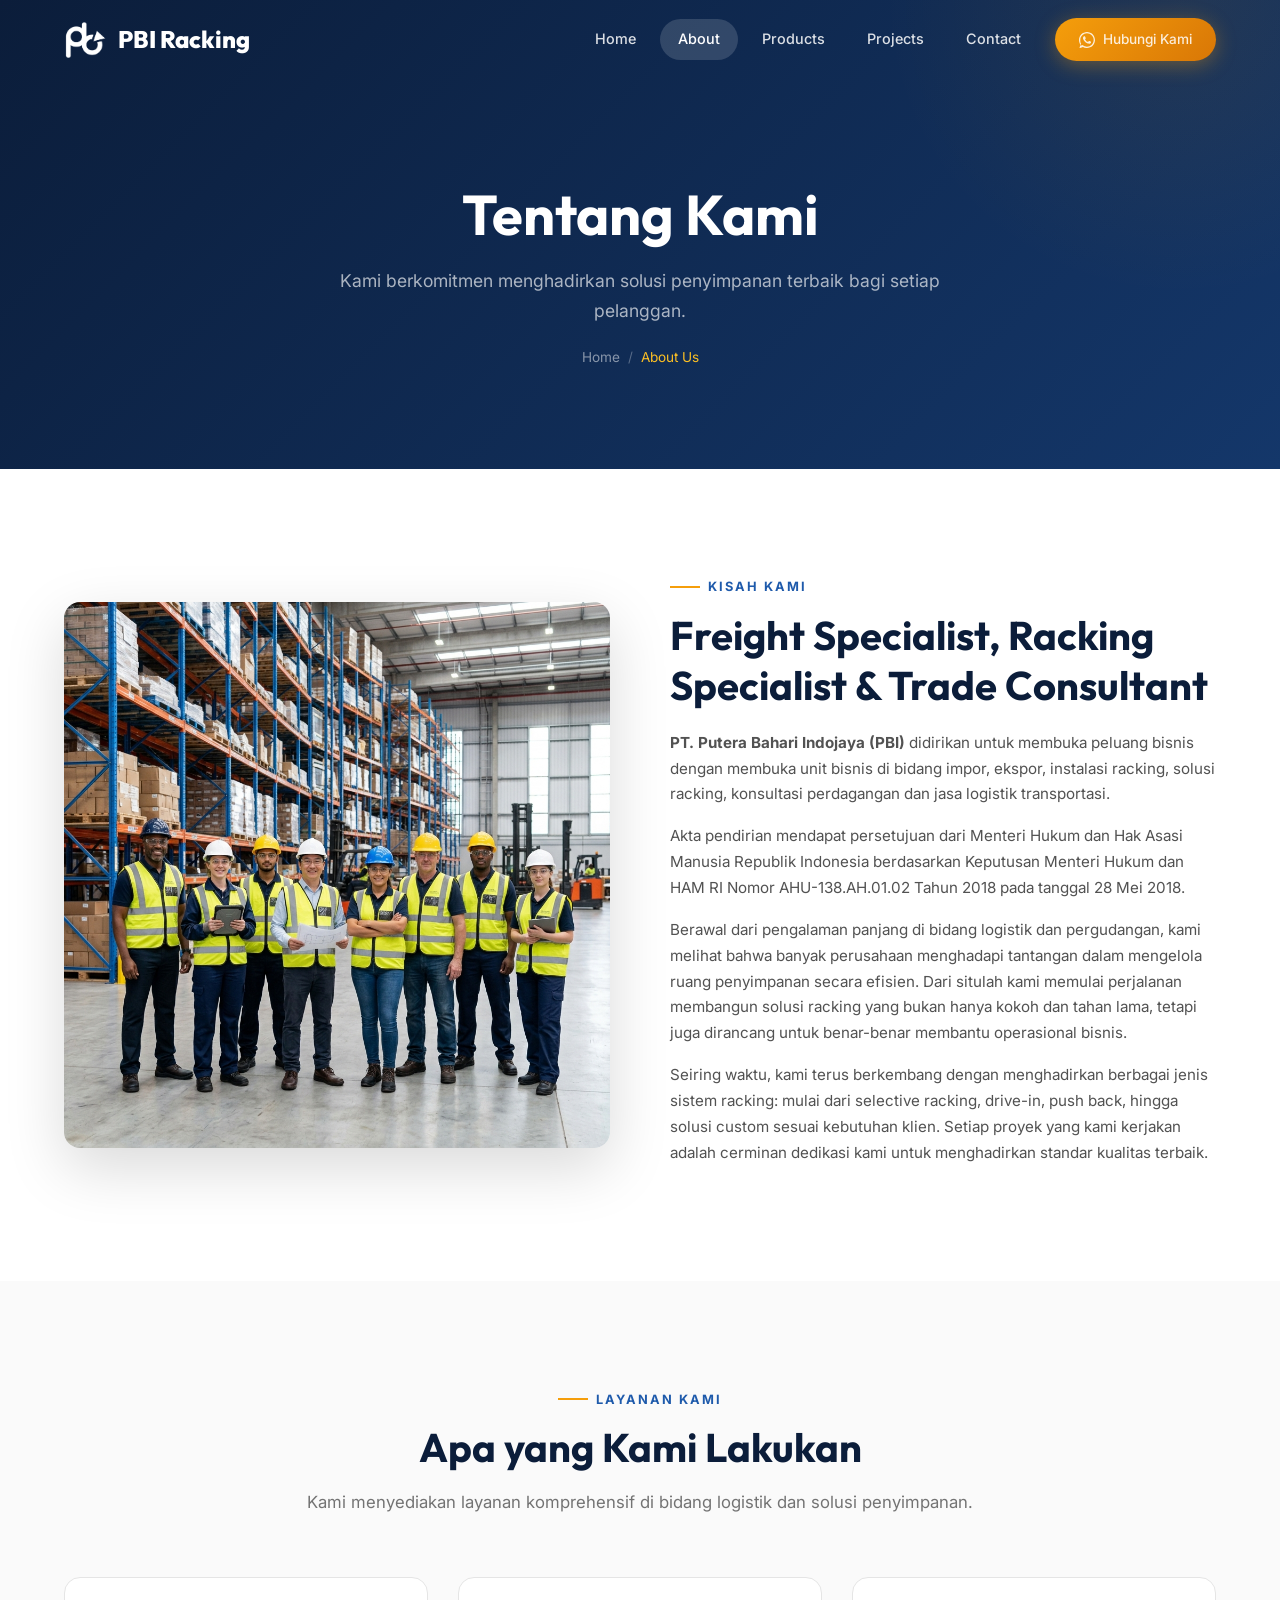
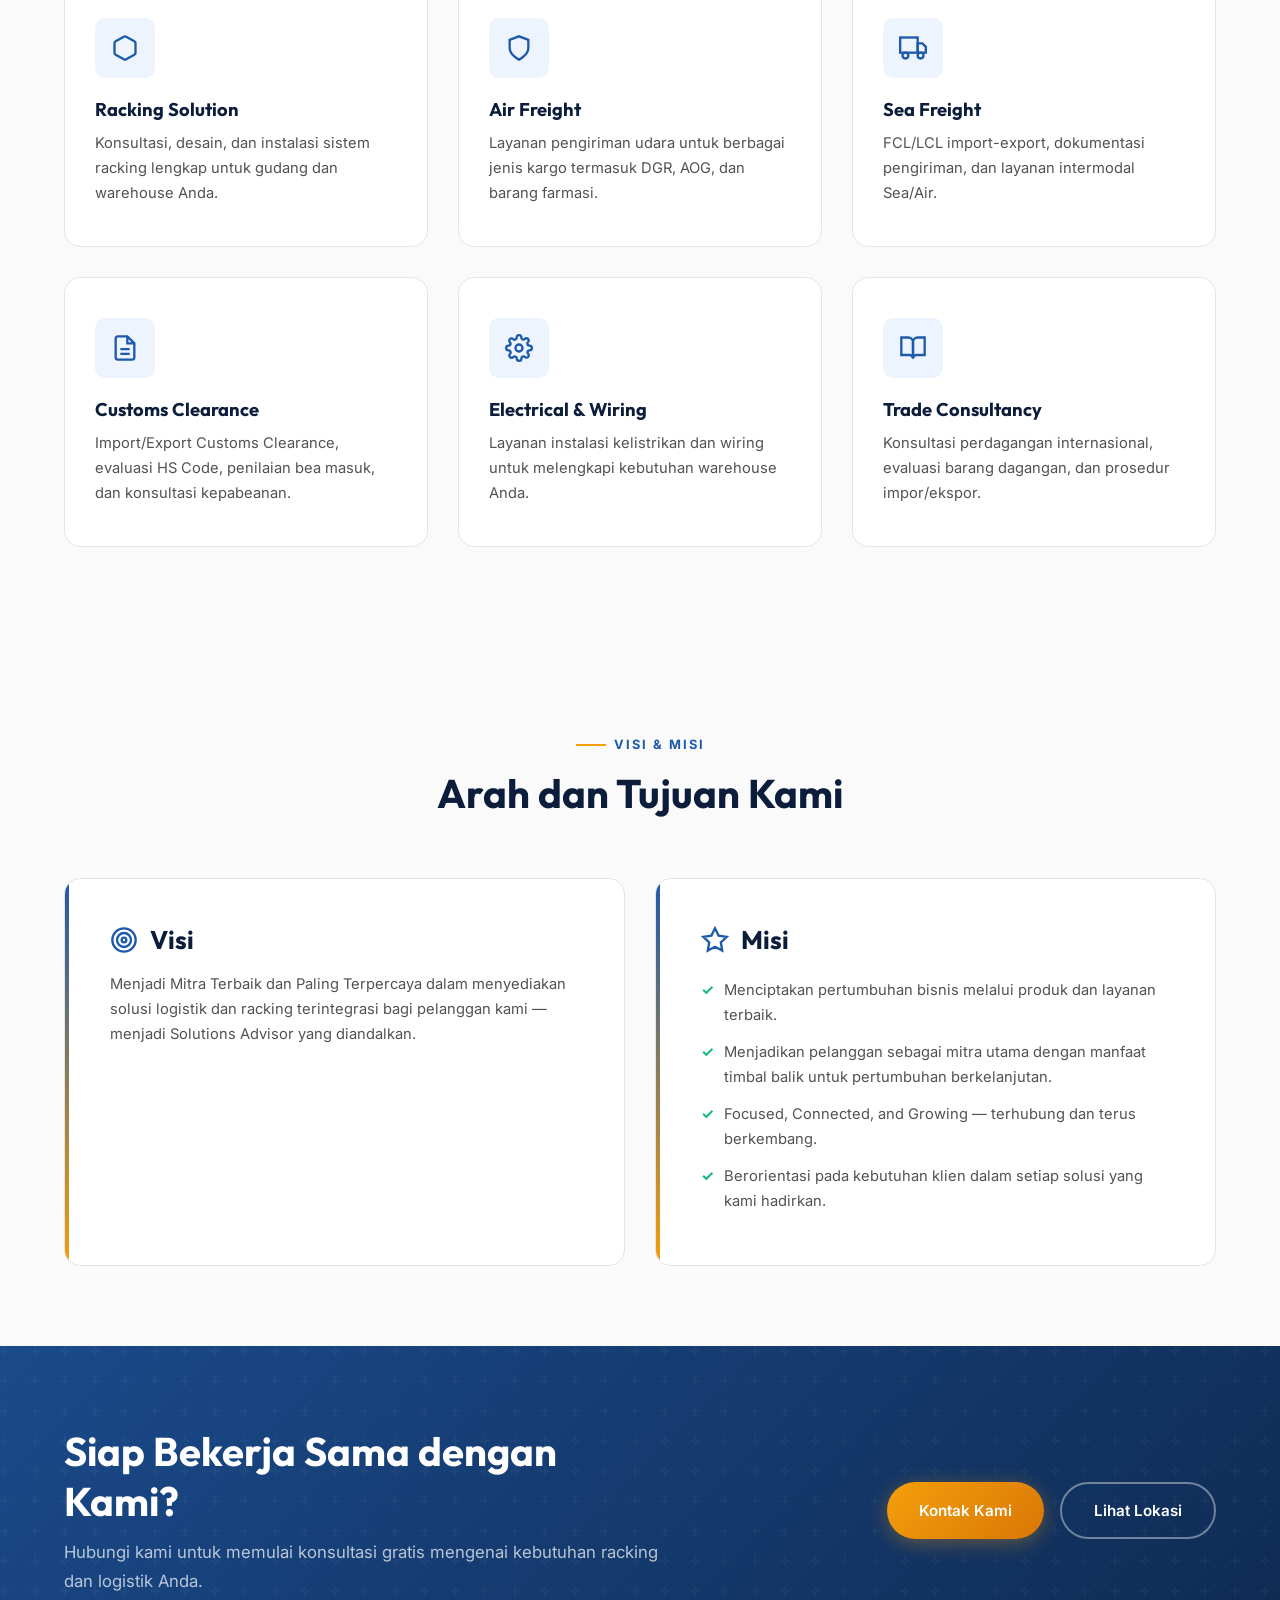
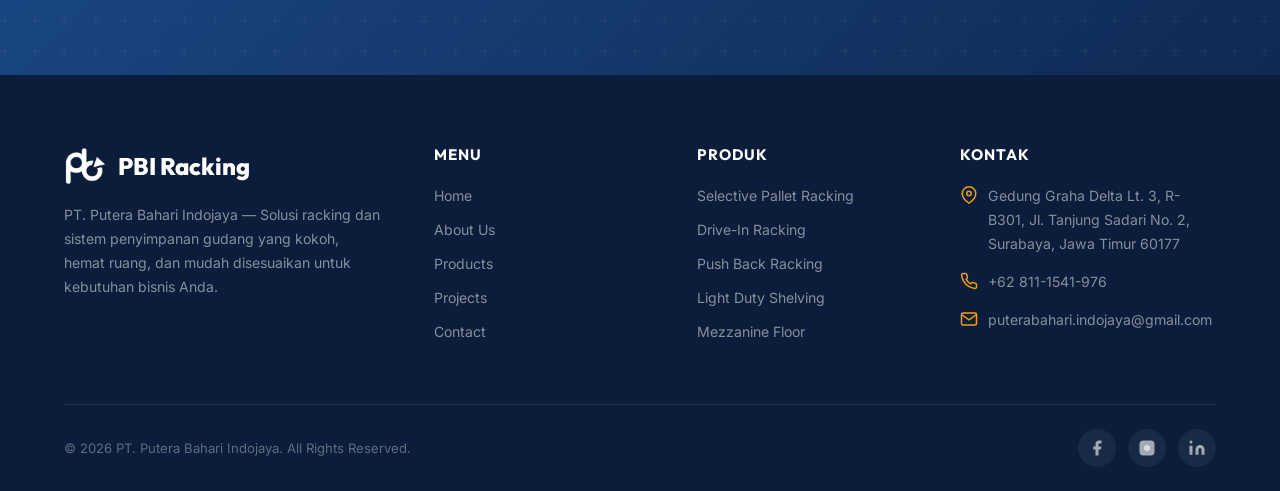
==== commit 924b271c: "update css" ====
--- a/about.html
+++ b/about.html
@@ -215,7 +215,7 @@
           <ul class="footer-contact">
             <li>
               <svg viewBox="0 0 24 24"><path d="M21 10c0 7-9 13-9 13s-9-6-9-13a9 9 0 0 1 18 0z"></path><circle cx="12" cy="10" r="3"></circle></svg>
-              Jln. Prambanan III, Graha Candi Mas, Blok E 26, Candi, Sidoarjo
+              Gedung Graha Delta Lt. 3, R-B301, Jl. Tanjung Sadari No. 2, Surabaya, Jawa Timur 60177
             </li>
             <li>
               <svg viewBox="0 0 24 24"><path d="M22 16.92v3a2 2 0 0 1-2.18 2 19.79 19.79 0 0 1-8.63-3.07 19.5 19.5 0 0 1-6-6 19.79 19.79 0 0 1-3.07-8.67A2 2 0 0 1 4.11 2h3a2 2 0 0 1 2 1.72 12.84 12.84 0 0 0 .7 2.81 2 2 0 0 1-.45 2.11L8.09 9.91a16 16 0 0 0 6 6l1.27-1.27a2 2 0 0 1 2.11-.45 12.84 12.84 0 0 0 2.81.7A2 2 0 0 1 22 16.92z"></path></svg>
--- a/css/style.css
+++ b/css/style.css
@@ -6,1825 +6,1881 @@
 
 /* ---------- CSS Custom Properties ---------- */
 :root {
-  /* Primary Colors */
-  --primary-900: #0b1d3a;
-  --primary-800: #0f2a52;
-  --primary-700: #14376a;
-  --primary-600: #1a4a8a;
-  --primary-500: #1e5aab;
-  --primary-400: #3a7bd5;
-  --primary-300: #6da0e6;
-  --primary-200: #a3c4f0;
-  --primary-100: #d4e4f9;
-  --primary-50: #eef4fd;
-
-  /* Accent */
-  --accent-500: #f59e0b;
-  --accent-400: #fbbf24;
-  --accent-600: #d97706;
-
-  /* Neutrals */
-  --neutral-950: #0a0a0a;
-  --neutral-900: #171717;
-  --neutral-800: #262626;
-  --neutral-700: #404040;
-  --neutral-600: #525252;
-  --neutral-500: #737373;
-  --neutral-400: #a3a3a3;
-  --neutral-300: #d4d4d4;
-  --neutral-200: #e5e5e5;
-  --neutral-100: #f5f5f5;
-  --neutral-50: #fafafa;
-  --white: #ffffff;
-
-  /* Functional */
-  --success: #10b981;
-  --danger: #ef4444;
-
-  /* Typography */
-  --font-primary: 'Inter', 'Segoe UI', sans-serif;
-  --font-heading: 'Outfit', 'Inter', sans-serif;
-
-  /* Spacing */
-  --section-padding: 100px 0;
-  --container-max: 1200px;
-  --container-padding: 0 24px;
-
-  /* Transitions */
-  --transition-fast: 0.2s ease;
-  --transition-base: 0.3s ease;
-  --transition-slow: 0.5s ease;
-  --transition-spring: 0.4s cubic-bezier(0.34, 1.56, 0.64, 1);
-
-  /* Shadows */
-  --shadow-sm: 0 1px 3px rgba(0,0,0,0.08);
-  --shadow-md: 0 4px 20px rgba(0,0,0,0.1);
-  --shadow-lg: 0 10px 40px rgba(0,0,0,0.12);
-  --shadow-xl: 0 20px 60px rgba(0,0,0,0.15);
-  --shadow-glow: 0 0 30px rgba(30, 90, 171, 0.15);
-
-  /* Border Radius */
-  --radius-sm: 6px;
-  --radius-md: 10px;
-  --radius-lg: 16px;
-  --radius-xl: 24px;
-  --radius-full: 9999px;
+    /* Primary Colors */
+    --primary-900: #0b1d3a;
+    --primary-800: #0f2a52;
+    --primary-700: #14376a;
+    --primary-600: #1a4a8a;
+    --primary-500: #1e5aab;
+    --primary-400: #3a7bd5;
+    --primary-300: #6da0e6;
+    --primary-200: #a3c4f0;
+    --primary-100: #d4e4f9;
+    --primary-50: #eef4fd;
+
+    /* Accent */
+    --accent-500: #f59e0b;
+    --accent-400: #fbbf24;
+    --accent-600: #d97706;
+
+    /* Neutrals */
+    --neutral-950: #0a0a0a;
+    --neutral-900: #171717;
+    --neutral-800: #262626;
+    --neutral-700: #404040;
+    --neutral-600: #525252;
+    --neutral-500: #737373;
+    --neutral-400: #a3a3a3;
+    --neutral-300: #d4d4d4;
+    --neutral-200: #e5e5e5;
+    --neutral-100: #f5f5f5;
+    --neutral-50: #fafafa;
+    --white: #ffffff;
+
+    /* Functional */
+    --success: #10b981;
+    --danger: #ef4444;
+
+    /* Typography */
+    --font-primary: "Inter", "Segoe UI", sans-serif;
+    --font-heading: "Outfit", "Inter", sans-serif;
+
+    /* Spacing */
+    --section-padding: 100px 0;
+    --container-max: 1200px;
+    --container-padding: 0 24px;
+
+    /* Transitions */
+    --transition-fast: 0.2s ease;
+    --transition-base: 0.3s ease;
+    --transition-slow: 0.5s ease;
+    --transition-spring: 0.4s cubic-bezier(0.34, 1.56, 0.64, 1);
+
+    /* Shadows */
+    --shadow-sm: 0 1px 3px rgba(0, 0, 0, 0.08);
+    --shadow-md: 0 4px 20px rgba(0, 0, 0, 0.1);
+    --shadow-lg: 0 10px 40px rgba(0, 0, 0, 0.12);
+    --shadow-xl: 0 20px 60px rgba(0, 0, 0, 0.15);
+    --shadow-glow: 0 0 30px rgba(30, 90, 171, 0.15);
+
+    /* Border Radius */
+    --radius-sm: 6px;
+    --radius-md: 10px;
+    --radius-lg: 16px;
+    --radius-xl: 24px;
+    --radius-full: 9999px;
 }
 
 /* ---------- Reset & Base ---------- */
 *,
 *::before,
 *::after {
-  margin: 0;
-  padding: 0;
-  box-sizing: border-box;
+    margin: 0;
+    padding: 0;
+    box-sizing: border-box;
 }
 
 html {
-  scroll-behavior: smooth;
-  font-size: 16px;
-  -webkit-font-smoothing: antialiased;
-  -moz-osx-font-smoothing: grayscale;
+    scroll-behavior: smooth;
+    font-size: 16px;
+    -webkit-font-smoothing: antialiased;
+    -moz-osx-font-smoothing: grayscale;
 }
 
 body {
-  font-family: var(--font-primary);
-  color: var(--neutral-700);
-  line-height: 1.7;
-  background-color: var(--white);
-  overflow-x: hidden;
+    font-family: var(--font-primary);
+    color: var(--neutral-700);
+    line-height: 1.7;
+    background-color: var(--white);
+    overflow-x: hidden;
 }
 
 img {
-  max-width: 100%;
-  height: auto;
-  display: block;
+    max-width: 100%;
+    height: auto;
+    display: block;
 }
 
 a {
-  text-decoration: none;
-  color: inherit;
-  transition: color var(--transition-fast);
-}
-
-ul, ol {
-  list-style: none;
-}
-
-h1, h2, h3, h4, h5, h6 {
-  font-family: var(--font-heading);
-  font-weight: 700;
-  line-height: 1.25;
-  color: var(--primary-900);
-}
-
-h1 { font-size: clamp(2.2rem, 5vw, 3.5rem); }
-h2 { font-size: clamp(1.8rem, 4vw, 2.5rem); }
-h3 { font-size: clamp(1.3rem, 3vw, 1.6rem); }
-h4 { font-size: 1.15rem; }
+    text-decoration: none;
+    color: inherit;
+    transition: color var(--transition-fast);
+}
+
+ul,
+ol {
+    list-style: none;
+}
+
+h1,
+h2,
+h3,
+h4,
+h5,
+h6 {
+    font-family: var(--font-heading);
+    font-weight: 700;
+    line-height: 1.25;
+    color: var(--primary-900);
+}
+
+h1 {
+    font-size: clamp(2.2rem, 5vw, 3.5rem);
+}
+h2 {
+    font-size: clamp(1.8rem, 4vw, 2.5rem);
+}
+h3 {
+    font-size: clamp(1.3rem, 3vw, 1.6rem);
+}
+h4 {
+    font-size: 1.15rem;
+}
 
 p {
-  margin-bottom: 1rem;
-  color: var(--neutral-600);
+    margin-bottom: 1rem;
+    color: var(--neutral-600);
 }
 
 /* ---------- Utility Classes ---------- */
 .container {
-  max-width: var(--container-max);
-  margin: 0 auto;
-  padding: var(--container-padding);
+    max-width: var(--container-max);
+    margin: 0 auto;
+    padding: var(--container-padding);
 }
 
 .section {
-  padding: var(--section-padding);
+    padding: var(--section-padding);
 }
 
 .section-header {
-  text-align: center;
-  max-width: 700px;
-  margin: 0 auto 60px;
+    text-align: center;
+    max-width: 700px;
+    margin: 0 auto 60px;
 }
 
 .section-label {
-  display: inline-flex;
-  align-items: center;
-  gap: 8px;
-  font-size: 0.8rem;
-  font-weight: 700;
-  letter-spacing: 2px;
-  text-transform: uppercase;
-  color: var(--primary-500);
-  margin-bottom: 12px;
+    display: inline-flex;
+    align-items: center;
+    gap: 8px;
+    font-size: 0.8rem;
+    font-weight: 700;
+    letter-spacing: 2px;
+    text-transform: uppercase;
+    color: var(--primary-500);
+    margin-bottom: 12px;
 }
 
 .section-label::before {
-  content: '';
-  width: 30px;
-  height: 2px;
-  background: var(--accent-500);
+    content: "";
+    width: 30px;
+    height: 2px;
+    background: var(--accent-500);
 }
 
 .section-title {
-  margin-bottom: 16px;
+    margin-bottom: 16px;
 }
 
 .section-desc {
-  font-size: 1.05rem;
-  color: var(--neutral-500);
+    font-size: 1.05rem;
+    color: var(--neutral-500);
 }
 
 .btn {
-  display: inline-flex;
-  align-items: center;
-  gap: 8px;
-  padding: 14px 32px;
-  font-family: var(--font-primary);
-  font-size: 0.95rem;
-  font-weight: 600;
-  border: none;
-  border-radius: var(--radius-full);
-  cursor: pointer;
-  transition: all var(--transition-base);
-  position: relative;
-  overflow: hidden;
+    display: inline-flex;
+    align-items: center;
+    gap: 8px;
+    padding: 14px 32px;
+    font-family: var(--font-primary);
+    font-size: 0.95rem;
+    font-weight: 600;
+    border: none;
+    border-radius: var(--radius-full);
+    cursor: pointer;
+    transition: all var(--transition-base);
+    position: relative;
+    overflow: hidden;
 }
 
 .btn-primary {
-  background: linear-gradient(135deg, var(--primary-500), var(--primary-700));
-  color: var(--white);
-  box-shadow: 0 4px 20px rgba(30, 90, 171, 0.35);
+    background: linear-gradient(135deg, var(--primary-500), var(--primary-700));
+    color: var(--white);
+    box-shadow: 0 4px 20px rgba(30, 90, 171, 0.35);
 }
 
 .btn-primary:hover {
-  transform: translateY(-2px);
-  box-shadow: 0 8px 30px rgba(30, 90, 171, 0.45);
+    transform: translateY(-2px);
+    box-shadow: 0 8px 30px rgba(30, 90, 171, 0.45);
 }
 
 .btn-secondary {
-  background: var(--white);
-  color: var(--primary-700);
-  border: 2px solid var(--primary-200);
+    background: var(--white);
+    color: var(--primary-700);
+    border: 2px solid var(--primary-200);
 }
 
 .btn-secondary:hover {
-  background: var(--primary-50);
-  border-color: var(--primary-400);
-  transform: translateY(-2px);
+    background: var(--primary-50);
+    border-color: var(--primary-400);
+    transform: translateY(-2px);
 }
 
 .btn-accent {
-  background: linear-gradient(135deg, var(--accent-500), var(--accent-600));
-  color: var(--white);
-  box-shadow: 0 4px 20px rgba(245, 158, 11, 0.35);
+    background: linear-gradient(135deg, var(--accent-500), var(--accent-600));
+    color: var(--white);
+    box-shadow: 0 4px 20px rgba(245, 158, 11, 0.35);
 }
 
 .btn-accent:hover {
-  transform: translateY(-2px);
-  box-shadow: 0 8px 30px rgba(245, 158, 11, 0.45);
+    transform: translateY(-2px);
+    box-shadow: 0 8px 30px rgba(245, 158, 11, 0.45);
 }
 
 .btn-outline-white {
-  background: transparent;
-  color: var(--white);
-  border: 2px solid rgba(255,255,255,0.4);
+    background: transparent;
+    color: var(--white);
+    border: 2px solid rgba(255, 255, 255, 0.4);
 }
 
 .btn-outline-white:hover {
-  background: var(--white);
-  color: var(--primary-700);
-  border-color: var(--white);
+    background: var(--white);
+    color: var(--primary-700);
+    border-color: var(--white);
 }
 
 /* ---------- Preloader ---------- */
 .preloader {
-  position: fixed;
-  inset: 0;
-  z-index: 10000;
-  background: var(--primary-900);
-  display: flex;
-  align-items: center;
-  justify-content: center;
-  transition: opacity 0.5s ease, visibility 0.5s ease;
+    position: fixed;
+    inset: 0;
+    z-index: 10000;
+    background: var(--primary-900);
+    display: flex;
+    align-items: center;
+    justify-content: center;
+    transition:
+        opacity 0.5s ease,
+        visibility 0.5s ease;
 }
 
 .preloader.hidden {
-  opacity: 0;
-  visibility: hidden;
+    opacity: 0;
+    visibility: hidden;
 }
 
 .preloader-spinner {
-  width: 50px;
-  height: 50px;
-  border: 3px solid rgba(255,255,255,0.15);
-  border-top-color: var(--accent-400);
-  border-radius: 50%;
-  animation: spin 0.8s linear infinite;
+    width: 50px;
+    height: 50px;
+    border: 3px solid rgba(255, 255, 255, 0.15);
+    border-top-color: var(--accent-400);
+    border-radius: 50%;
+    animation: spin 0.8s linear infinite;
 }
 
 @keyframes spin {
-  to { transform: rotate(360deg); }
+    to {
+        transform: rotate(360deg);
+    }
 }
 
 /* ---------- Navigation ---------- */
 .navbar {
-  position: fixed;
-  top: 0;
-  left: 0;
-  right: 0;
-  z-index: 1000;
-  padding: 18px 0;
-  transition: all var(--transition-base);
+    position: fixed;
+    top: 0;
+    left: 0;
+    right: 0;
+    z-index: 1000;
+    padding: 18px 0;
+    transition: all var(--transition-base);
 }
 
 .navbar.scrolled {
-  background: rgba(255,255,255,0.95);
-  backdrop-filter: blur(20px);
-  -webkit-backdrop-filter: blur(20px);
-  padding: 10px 0;
-  box-shadow: 0 2px 30px rgba(0,0,0,0.08);
+    background: rgba(255, 255, 255, 0.95);
+    backdrop-filter: blur(20px);
+    -webkit-backdrop-filter: blur(20px);
+    padding: 10px 0;
+    box-shadow: 0 2px 30px rgba(0, 0, 0, 0.08);
 }
 
 .navbar .container {
-  display: flex;
-  align-items: center;
-  justify-content: space-between;
+    display: flex;
+    align-items: center;
+    justify-content: space-between;
 }
 
 .nav-logo {
-  display: flex;
-  align-items: center;
-  gap: 12px;
-  font-family: var(--font-heading);
-  font-size: 1.5rem;
-  font-weight: 800;
-  color: var(--white);
-  transition: color var(--transition-base);
+    display: flex;
+    align-items: center;
+    gap: 12px;
+    font-family: var(--font-heading);
+    font-size: 1.5rem;
+    font-weight: 800;
+    color: var(--white);
+    transition: color var(--transition-base);
 }
 
 .navbar.scrolled .nav-logo {
-  color: var(--primary-900);
+    color: var(--primary-900);
 }
 
 .nav-logo .logo-img {
-  height: 42px;
-  width: auto;
-  filter: brightness(0) invert(1);
-  transition: filter var(--transition-base);
+    height: 42px;
+    width: auto;
+    filter: brightness(0) invert(1);
+    transition: filter var(--transition-base);
 }
 
 .navbar.scrolled .nav-logo .logo-img {
-  filter: none;
+    filter: none;
 }
 
 .footer .nav-logo .logo-img {
-  filter: brightness(0) invert(1);
+    filter: brightness(0) invert(1);
 }
 
 .nav-links {
-  display: flex;
-  align-items: center;
-  gap: 6px;
+    display: flex;
+    align-items: center;
+    gap: 6px;
 }
 
 .nav-links a {
-  padding: 8px 18px;
-  font-size: 0.9rem;
-  font-weight: 500;
-  color: rgba(255,255,255,0.85);
-  border-radius: var(--radius-full);
-  transition: all var(--transition-base);
+    padding: 8px 18px;
+    font-size: 0.9rem;
+    font-weight: 500;
+    color: rgba(255, 255, 255, 0.85);
+    border-radius: var(--radius-full);
+    transition: all var(--transition-base);
 }
 
 .nav-links a:hover,
 .nav-links a.active {
-  color: var(--white);
-  background: rgba(255,255,255,0.15);
+    color: var(--white);
+    background: rgba(255, 255, 255, 0.15);
 }
 
 .navbar.scrolled .nav-links a {
-  color: var(--neutral-600);
+    color: var(--neutral-600);
 }
 
 .navbar.scrolled .nav-links a:hover,
 .navbar.scrolled .nav-links a.active {
-  color: var(--primary-600);
-  background: var(--primary-50);
+    color: var(--primary-600);
+    background: var(--primary-50);
 }
 
 .nav-cta {
-  margin-left: 10px;
+    margin-left: 10px;
 }
 
 .nav-cta .btn {
-  padding: 10px 24px;
-  font-size: 0.85rem;
+    padding: 10px 24px;
+    font-size: 0.85rem;
 }
 
 .mobile-toggle {
-  display: none;
-  flex-direction: column;
-  gap: 5px;
-  background: none;
-  border: none;
-  cursor: pointer;
-  padding: 4px;
+    display: none;
+    flex-direction: column;
+    gap: 5px;
+    background: none;
+    border: none;
+    cursor: pointer;
+    padding: 4px;
 }
 
 .mobile-toggle span {
-  display: block;
-  width: 26px;
-  height: 2.5px;
-  background: var(--white);
-  border-radius: 4px;
-  transition: all var(--transition-base);
+    display: block;
+    width: 26px;
+    height: 2.5px;
+    background: var(--white);
+    border-radius: 4px;
+    transition: all var(--transition-base);
 }
 
 .navbar.scrolled .mobile-toggle span {
-  background: var(--primary-900);
+    background: var(--primary-900);
 }
 
 .mobile-toggle.active span:nth-child(1) {
-  transform: rotate(45deg) translate(5px, 5px);
+    transform: rotate(45deg) translate(5px, 5px);
 }
 
 .mobile-toggle.active span:nth-child(2) {
-  opacity: 0;
+    opacity: 0;
 }
 
 .mobile-toggle.active span:nth-child(3) {
-  transform: rotate(-45deg) translate(6px, -6px);
+    transform: rotate(-45deg) translate(6px, -6px);
 }
 
 /* ---------- Hero Section ---------- */
 .hero {
-  position: relative;
-  min-height: 100vh;
-  display: flex;
-  align-items: center;
-  overflow: hidden;
+    position: relative;
+    min-height: 100vh;
+    display: flex;
+    align-items: center;
+    overflow: hidden;
 }
 
 .hero-bg {
-  position: absolute;
-  inset: 0;
-  z-index: 0;
+    position: absolute;
+    inset: 0;
+    z-index: 0;
 }
 
 .hero-bg img {
-  width: 100%;
-  height: 100%;
-  object-fit: cover;
+    width: 100%;
+    height: 100%;
+    object-fit: cover;
 }
 
 .hero-overlay {
-  position: absolute;
-  inset: 0;
-  background: linear-gradient(
-    135deg,
-    rgba(11, 29, 58, 0.92) 0%,
-    rgba(15, 42, 82, 0.85) 40%,
-    rgba(26, 74, 138, 0.7) 100%
-  );
+    position: absolute;
+    inset: 0;
+    background: linear-gradient(135deg, rgba(11, 29, 58, 0.92) 0%, rgba(15, 42, 82, 0.85) 40%, rgba(26, 74, 138, 0.7) 100%);
 }
 
 .hero-content {
-  position: relative;
-  z-index: 2;
-  max-width: 680px;
+    position: relative;
+    z-index: 2;
+    max-width: 680px;
 }
 
 .hero-label {
-  display: inline-flex;
-  align-items: center;
-  gap: 10px;
-  padding: 8px 20px;
-  background: rgba(255,255,255,0.1);
-  border: 1px solid rgba(255,255,255,0.15);
-  border-radius: var(--radius-full);
-  font-size: 0.8rem;
-  font-weight: 600;
-  letter-spacing: 1.5px;
-  text-transform: uppercase;
-  color: var(--accent-400);
-  margin-bottom: 24px;
-  backdrop-filter: blur(10px);
-  animation: fadeInUp 0.8s ease both;
+    display: inline-flex;
+    align-items: center;
+    gap: 10px;
+    padding: 8px 20px;
+    background: rgba(255, 255, 255, 0.1);
+    border: 1px solid rgba(255, 255, 255, 0.15);
+    border-radius: var(--radius-full);
+    font-size: 0.8rem;
+    font-weight: 600;
+    letter-spacing: 1.5px;
+    text-transform: uppercase;
+    color: var(--accent-400);
+    margin-bottom: 24px;
+    backdrop-filter: blur(10px);
+    animation: fadeInUp 0.8s ease both;
 }
 
 .hero h1 {
-  color: var(--white);
-  margin-bottom: 20px;
-  animation: fadeInUp 0.8s ease 0.15s both;
+    color: var(--white);
+    margin-bottom: 20px;
+    animation: fadeInUp 0.8s ease 0.15s both;
 }
 
 .hero h1 span {
-  background: linear-gradient(135deg, var(--accent-400), var(--accent-500));
-  -webkit-background-clip: text;
-  -webkit-text-fill-color: transparent;
-  background-clip: text;
+    background: linear-gradient(135deg, var(--accent-400), var(--accent-500));
+    -webkit-background-clip: text;
+    -webkit-text-fill-color: transparent;
+    background-clip: text;
 }
 
 .hero-desc {
-  font-size: 1.15rem;
-  color: rgba(255,255,255,0.75);
-  margin-bottom: 36px;
-  line-height: 1.8;
-  animation: fadeInUp 0.8s ease 0.3s both;
+    font-size: 1.15rem;
+    color: rgba(255, 255, 255, 0.75);
+    margin-bottom: 36px;
+    line-height: 1.8;
+    animation: fadeInUp 0.8s ease 0.3s both;
 }
 
 .hero-buttons {
-  display: flex;
-  gap: 16px;
-  flex-wrap: wrap;
-  animation: fadeInUp 0.8s ease 0.45s both;
+    display: flex;
+    gap: 16px;
+    flex-wrap: wrap;
+    animation: fadeInUp 0.8s ease 0.45s both;
 }
 
 .hero-stats {
-  display: flex;
-  gap: 50px;
-  margin-top: 60px;
-  padding-top: 40px;
-  border-top: 1px solid rgba(255,255,255,0.12);
-  animation: fadeInUp 0.8s ease 0.6s both;
+    display: flex;
+    gap: 50px;
+    margin-top: 60px;
+    padding-top: 40px;
+    border-top: 1px solid rgba(255, 255, 255, 0.12);
+    animation: fadeInUp 0.8s ease 0.6s both;
 }
 
 .stat-item h3 {
-  font-size: 2.2rem;
-  color: var(--white);
-  font-weight: 800;
+    font-size: 2.2rem;
+    color: var(--white);
+    font-weight: 800;
 }
 
 .stat-item h3 span {
-  color: var(--accent-400);
+    color: var(--accent-400);
 }
 
 .stat-item p {
-  font-size: 0.85rem;
-  color: rgba(255,255,255,0.55);
-  margin-bottom: 0;
-  text-transform: uppercase;
-  letter-spacing: 1px;
+    font-size: 0.85rem;
+    color: rgba(255, 255, 255, 0.55);
+    margin-bottom: 0;
+    text-transform: uppercase;
+    letter-spacing: 1px;
 }
 
 /* Floating shapes */
 .hero-shapes {
-  position: absolute;
-  inset: 0;
-  z-index: 1;
-  pointer-events: none;
-  overflow: hidden;
+    position: absolute;
+    inset: 0;
+    z-index: 1;
+    pointer-events: none;
+    overflow: hidden;
 }
 
 .hero-shapes .shape {
-  position: absolute;
-  border-radius: 50%;
-  opacity: 0.06;
-  background: var(--white);
+    position: absolute;
+    border-radius: 50%;
+    opacity: 0.06;
+    background: var(--white);
 }
 
 .hero-shapes .shape-1 {
-  width: 400px;
-  height: 400px;
-  top: -100px;
-  right: -100px;
-  animation: float 8s ease-in-out infinite;
+    width: 400px;
+    height: 400px;
+    top: -100px;
+    right: -100px;
+    animation: float 8s ease-in-out infinite;
 }
 
 .hero-shapes .shape-2 {
-  width: 250px;
-  height: 250px;
-  bottom: -50px;
-  left: 10%;
-  animation: float 10s ease-in-out infinite reverse;
+    width: 250px;
+    height: 250px;
+    bottom: -50px;
+    left: 10%;
+    animation: float 10s ease-in-out infinite reverse;
 }
 
 .hero-shapes .shape-3 {
-  width: 150px;
-  height: 150px;
-  top: 40%;
-  right: 20%;
-  animation: float 6s ease-in-out infinite 1s;
+    width: 150px;
+    height: 150px;
+    top: 40%;
+    right: 20%;
+    animation: float 6s ease-in-out infinite 1s;
 }
 
 @keyframes float {
-  0%, 100% { transform: translateY(0) scale(1); }
-  50% { transform: translateY(-30px) scale(1.05); }
+    0%,
+    100% {
+        transform: translateY(0) scale(1);
+    }
+    50% {
+        transform: translateY(-30px) scale(1.05);
+    }
 }
 
 /* ---------- Features / Highlights ---------- */
 .features {
-  background: var(--neutral-50);
-  padding: 100px 0;
-  margin-top: -60px;
-  position: relative;
-  z-index: 3;
+    background: var(--neutral-50);
+    padding: 100px 0;
+    margin-top: -60px;
+    position: relative;
+    z-index: 3;
 }
 
 .features-grid {
-  display: grid;
-  grid-template-columns: repeat(3, 1fr);
-  gap: 30px;
+    display: grid;
+    grid-template-columns: repeat(3, 1fr);
+    gap: 30px;
 }
 
 .feature-card {
-  background: var(--white);
-  padding: 40px 30px;
-  border-radius: var(--radius-lg);
-  border: 1px solid var(--neutral-200);
-  transition: all var(--transition-base);
-  position: relative;
-  overflow: hidden;
+    background: var(--white);
+    padding: 40px 30px;
+    border-radius: var(--radius-lg);
+    border: 1px solid var(--neutral-200);
+    transition: all var(--transition-base);
+    position: relative;
+    overflow: hidden;
 }
 
 .feature-card::before {
-  content: '';
-  position: absolute;
-  top: 0;
-  left: 0;
-  right: 0;
-  height: 3px;
-  background: linear-gradient(90deg, var(--primary-500), var(--accent-500));
-  transform: scaleX(0);
-  transform-origin: left;
-  transition: transform var(--transition-base);
+    content: "";
+    position: absolute;
+    top: 0;
+    left: 0;
+    right: 0;
+    height: 3px;
+    background: linear-gradient(90deg, var(--primary-500), var(--accent-500));
+    transform: scaleX(0);
+    transform-origin: left;
+    transition: transform var(--transition-base);
 }
 
 .feature-card:hover {
-  transform: translateY(-8px);
-  box-shadow: var(--shadow-lg);
-  border-color: transparent;
+    transform: translateY(-8px);
+    box-shadow: var(--shadow-lg);
+    border-color: transparent;
 }
 
 .feature-card:hover::before {
-  transform: scaleX(1);
+    transform: scaleX(1);
 }
 
 .feature-icon {
-  width: 60px;
-  height: 60px;
-  border-radius: var(--radius-md);
-  background: var(--primary-50);
-  display: flex;
-  align-items: center;
-  justify-content: center;
-  margin-bottom: 20px;
-  transition: all var(--transition-base);
+    width: 60px;
+    height: 60px;
+    border-radius: var(--radius-md);
+    background: var(--primary-50);
+    display: flex;
+    align-items: center;
+    justify-content: center;
+    margin-bottom: 20px;
+    transition: all var(--transition-base);
 }
 
 .feature-card:hover .feature-icon {
-  background: linear-gradient(135deg, var(--primary-500), var(--primary-600));
+    background: linear-gradient(135deg, var(--primary-500), var(--primary-600));
 }
 
 .feature-icon svg {
-  width: 28px;
-  height: 28px;
-  stroke: var(--primary-500);
-  fill: none;
-  stroke-width: 2;
-  transition: stroke var(--transition-base);
+    width: 28px;
+    height: 28px;
+    stroke: var(--primary-500);
+    fill: none;
+    stroke-width: 2;
+    transition: stroke var(--transition-base);
 }
 
 .feature-card:hover .feature-icon svg {
-  stroke: var(--white);
+    stroke: var(--white);
 }
 
 .feature-card h3 {
-  margin-bottom: 10px;
-  font-size: 1.15rem;
+    margin-bottom: 10px;
+    font-size: 1.15rem;
 }
 
 .feature-card p {
-  font-size: 0.92rem;
-  margin-bottom: 0;
+    font-size: 0.92rem;
+    margin-bottom: 0;
 }
 
 /* ---------- Products / Services Highlight ---------- */
 .products-highlight {
-  padding: var(--section-padding);
+    padding: var(--section-padding);
 }
 
 .products-grid {
-  display: grid;
-  grid-template-columns: repeat(3, 1fr);
-  gap: 30px;
+    display: grid;
+    grid-template-columns: repeat(3, 1fr);
+    gap: 30px;
 }
 
 .product-card {
-  background: var(--white);
-  border-radius: var(--radius-lg);
-  overflow: hidden;
-  border: 1px solid var(--neutral-200);
-  transition: all var(--transition-base);
-  group: product;
+    background: var(--white);
+    border-radius: var(--radius-lg);
+    overflow: hidden;
+    border: 1px solid var(--neutral-200);
+    transition: all var(--transition-base);
+    group: product;
 }
 
 .product-card:hover {
-  transform: translateY(-6px);
-  box-shadow: var(--shadow-lg);
-  border-color: transparent;
+    transform: translateY(-6px);
+    box-shadow: var(--shadow-lg);
+    border-color: transparent;
 }
 
 .product-card-img {
-  position: relative;
-  height: 240px;
-  overflow: hidden;
+    position: relative;
+    height: 240px;
+    overflow: hidden;
 }
 
 .product-card-img img {
-  width: 100%;
-  height: 100%;
-  object-fit: cover;
-  transition: transform var(--transition-slow);
+    width: 100%;
+    height: 100%;
+    object-fit: cover;
+    transition: transform var(--transition-slow);
 }
 
 .product-card:hover .product-card-img img {
-  transform: scale(1.08);
+    transform: scale(1.08);
 }
 
 .product-card-overlay {
-  position: absolute;
-  inset: 0;
-  background: linear-gradient(to top, rgba(11,29,58,0.6) 0%, transparent 60%);
-  opacity: 0;
-  transition: opacity var(--transition-base);
-  display: flex;
-  align-items: flex-end;
-  padding: 20px;
+    position: absolute;
+    inset: 0;
+    background: linear-gradient(to top, rgba(11, 29, 58, 0.6) 0%, transparent 60%);
+    opacity: 0;
+    transition: opacity var(--transition-base);
+    display: flex;
+    align-items: flex-end;
+    padding: 20px;
 }
 
 .product-card:hover .product-card-overlay {
-  opacity: 1;
+    opacity: 1;
 }
 
 .product-card-body {
-  padding: 24px;
+    padding: 24px;
 }
 
 .product-card-body h3 {
-  font-size: 1.1rem;
-  margin-bottom: 8px;
-  transition: color var(--transition-fast);
+    font-size: 1.1rem;
+    margin-bottom: 8px;
+    transition: color var(--transition-fast);
 }
 
 .product-card:hover .product-card-body h3 {
-  color: var(--primary-500);
+    color: var(--primary-500);
 }
 
 .product-card-body p {
-  font-size: 0.88rem;
-  margin-bottom: 14px;
-  display: -webkit-box;
-  -webkit-line-clamp: 2;
-  -webkit-box-orient: vertical;
-  overflow: hidden;
+    font-size: 0.88rem;
+    margin-bottom: 14px;
+    display: -webkit-box;
+    -webkit-line-clamp: 2;
+    -webkit-box-orient: vertical;
+    overflow: hidden;
 }
 
 .product-card-link {
-  display: inline-flex;
-  align-items: center;
-  gap: 6px;
-  font-size: 0.85rem;
-  font-weight: 600;
-  color: var(--primary-500);
-  transition: gap var(--transition-base);
+    display: inline-flex;
+    align-items: center;
+    gap: 6px;
+    font-size: 0.85rem;
+    font-weight: 600;
+    color: var(--primary-500);
+    transition: gap var(--transition-base);
 }
 
 .product-card-link:hover {
-  gap: 12px;
+    gap: 12px;
 }
 
 /* ---------- Advantages Section ---------- */
 .advantages {
-  background: var(--primary-900);
-  padding: var(--section-padding);
-  position: relative;
-  overflow: hidden;
+    background: var(--primary-900);
+    padding: var(--section-padding);
+    position: relative;
+    overflow: hidden;
 }
 
 .advantages::before {
-  content: '';
-  position: absolute;
-  width: 500px;
-  height: 500px;
-  background: radial-gradient(circle, rgba(30,90,171,0.15), transparent 70%);
-  top: -200px;
-  right: -200px;
+    content: "";
+    position: absolute;
+    width: 500px;
+    height: 500px;
+    background: radial-gradient(circle, rgba(30, 90, 171, 0.15), transparent 70%);
+    top: -200px;
+    right: -200px;
 }
 
 .advantages .section-label {
-  color: var(--accent-400);
+    color: var(--accent-400);
 }
 
 .advantages .section-title {
-  color: var(--white);
+    color: var(--white);
 }
 
 .advantages .section-desc {
-  color: rgba(255,255,255,0.6);
+    color: rgba(255, 255, 255, 0.6);
 }
 
 .advantages-grid {
-  display: grid;
-  grid-template-columns: repeat(4, 1fr);
-  gap: 30px;
+    display: grid;
+    grid-template-columns: repeat(4, 1fr);
+    gap: 30px;
 }
 
 .advantage-item {
-  text-align: center;
-  padding: 40px 20px;
-  border-radius: var(--radius-lg);
-  background: rgba(255,255,255,0.04);
-  border: 1px solid rgba(255,255,255,0.06);
-  transition: all var(--transition-base);
+    text-align: center;
+    padding: 40px 20px;
+    border-radius: var(--radius-lg);
+    background: rgba(255, 255, 255, 0.04);
+    border: 1px solid rgba(255, 255, 255, 0.06);
+    transition: all var(--transition-base);
 }
 
 .advantage-item:hover {
-  background: rgba(255,255,255,0.08);
-  transform: translateY(-6px);
+    background: rgba(255, 255, 255, 0.08);
+    transform: translateY(-6px);
 }
 
 .advantage-icon {
-  width: 70px;
-  height: 70px;
-  margin: 0 auto 20px;
-  border-radius: var(--radius-md);
-  background: linear-gradient(135deg, var(--primary-500), var(--primary-600));
-  display: flex;
-  align-items: center;
-  justify-content: center;
+    width: 70px;
+    height: 70px;
+    margin: 0 auto 20px;
+    border-radius: var(--radius-md);
+    background: linear-gradient(135deg, var(--primary-500), var(--primary-600));
+    display: flex;
+    align-items: center;
+    justify-content: center;
 }
 
 .advantage-icon svg {
-  width: 32px;
-  height: 32px;
-  stroke: var(--white);
-  fill: none;
-  stroke-width: 2;
+    width: 32px;
+    height: 32px;
+    stroke: var(--white);
+    fill: none;
+    stroke-width: 2;
 }
 
 .advantage-item h4 {
-  color: var(--white);
-  margin-bottom: 8px;
+    color: var(--white);
+    margin-bottom: 8px;
 }
 
 .advantage-item p {
-  color: rgba(255,255,255,0.5);
-  font-size: 0.88rem;
-  margin-bottom: 0;
+    color: rgba(255, 255, 255, 0.5);
+    font-size: 0.88rem;
+    margin-bottom: 0;
 }
 
 /* ---------- Clients Section ---------- */
 .clients {
-  padding: var(--section-padding);
-  background: var(--neutral-50);
+    padding: var(--section-padding);
+    background: var(--neutral-50);
 }
 
 .clients-marquee {
-  overflow: hidden;
-  padding: 30px 0;
+    overflow: hidden;
+    padding: 30px 0;
 }
 
 .clients-track {
-  display: flex;
-  gap: 60px;
-  animation: marquee 30s linear infinite;
+    display: flex;
+    gap: 60px;
+    animation: marquee 30s linear infinite;
 }
 
 .client-logo {
-  flex-shrink: 0;
-  height: 60px;
-  width: auto;
-  object-fit: contain;
-  opacity: 0.5;
-  filter: grayscale(100%);
-  transition: all var(--transition-base);
+    flex-shrink: 0;
+    height: 60px;
+    width: auto;
+    object-fit: contain;
+    opacity: 0.5;
+    filter: grayscale(100%);
+    transition: all var(--transition-base);
 }
 
 .client-logo:hover {
-  opacity: 1;
-  filter: grayscale(0%);
+    opacity: 1;
+    filter: grayscale(0%);
 }
 
 @keyframes marquee {
-  0% { transform: translateX(0); }
-  100% { transform: translateX(-50%); }
+    0% {
+        transform: translateX(0);
+    }
+    100% {
+        transform: translateX(-50%);
+    }
 }
 
 /* ---------- CTA Section ---------- */
 .cta {
-  padding: 80px 0;
-  background: linear-gradient(135deg, var(--primary-600), var(--primary-800));
-  position: relative;
-  overflow: hidden;
+    padding: 80px 0;
+    background: linear-gradient(135deg, var(--primary-600), var(--primary-800));
+    position: relative;
+    overflow: hidden;
 }
 
 .cta::before {
-  content: '';
-  position: absolute;
-  inset: 0;
-  background: url("data:image/svg+xml,%3Csvg width='60' height='60' viewBox='0 0 60 60' xmlns='http://www.w3.org/2000/svg'%3E%3Cg fill='none' fill-rule='evenodd'%3E%3Cg fill='%23ffffff' fill-opacity='0.03'%3E%3Cpath d='M36 34v-4h-2v4h-4v2h4v4h2v-4h4v-2h-4zm0-30V0h-2v4h-4v2h4v4h2V6h4V4h-4zM6 34v-4H4v4H0v2h4v4h2v-4h4v-2H6zM6 4V0H4v4H0v2h4v4h2V6h4V4H6z'/%3E%3C/g%3E%3C/g%3E%3C/svg%3E");
+    content: "";
+    position: absolute;
+    inset: 0;
+    background: url("data:image/svg+xml,%3Csvg width='60' height='60' viewBox='0 0 60 60' xmlns='http://www.w3.org/2000/svg'%3E%3Cg fill='none' fill-rule='evenodd'%3E%3Cg fill='%23ffffff' fill-opacity='0.03'%3E%3Cpath d='M36 34v-4h-2v4h-4v2h4v4h2v-4h4v-2h-4zm0-30V0h-2v4h-4v2h4v4h2V6h4V4h-4zM6 34v-4H4v4H0v2h4v4h2v-4h4v-2H6zM6 4V0H4v4H0v2h4v4h2V6h4V4H6z'/%3E%3C/g%3E%3C/g%3E%3C/svg%3E");
 }
 
 .cta .container {
-  display: flex;
-  align-items: center;
-  justify-content: space-between;
-  position: relative;
-  z-index: 2;
+    display: flex;
+    align-items: center;
+    justify-content: space-between;
+    position: relative;
+    z-index: 2;
 }
 
 .cta-content {
-  max-width: 600px;
+    max-width: 600px;
 }
 
 .cta-content h2 {
-  color: var(--white);
-  margin-bottom: 12px;
+    color: var(--white);
+    margin-bottom: 12px;
 }
 
 .cta-content p {
-  color: rgba(255,255,255,0.7);
-  font-size: 1.05rem;
-  margin-bottom: 0;
+    color: rgba(255, 255, 255, 0.7);
+    font-size: 1.05rem;
+    margin-bottom: 0;
 }
 
 .cta-buttons {
-  display: flex;
-  gap: 16px;
+    display: flex;
+    gap: 16px;
 }
 
 /* ---------- About Page ---------- */
 .page-hero {
-  position: relative;
-  padding: 180px 0 100px;
-  background: linear-gradient(135deg, var(--primary-900), var(--primary-700));
-  overflow: hidden;
+    position: relative;
+    padding: 180px 0 100px;
+    background: linear-gradient(135deg, var(--primary-900), var(--primary-700));
+    overflow: hidden;
 }
 
 .page-hero::before {
-  content: '';
-  position: absolute;
-  width: 600px;
-  height: 600px;
-  background: radial-gradient(circle, rgba(245,158,11,0.08), transparent 70%);
-  top: -300px;
-  right: -200px;
+    content: "";
+    position: absolute;
+    width: 600px;
+    height: 600px;
+    background: radial-gradient(circle, rgba(245, 158, 11, 0.08), transparent 70%);
+    top: -300px;
+    right: -200px;
 }
 
 .page-hero-content {
-  position: relative;
-  z-index: 2;
-  text-align: center;
+    position: relative;
+    z-index: 2;
+    text-align: center;
 }
 
 .page-hero h1 {
-  color: var(--white);
-  margin-bottom: 16px;
+    color: var(--white);
+    margin-bottom: 16px;
 }
 
 .page-hero p {
-  color: rgba(255,255,255,0.65);
-  font-size: 1.1rem;
-  max-width: 600px;
-  margin: 0 auto;
+    color: rgba(255, 255, 255, 0.65);
+    font-size: 1.1rem;
+    max-width: 600px;
+    margin: 0 auto;
 }
 
 .breadcrumb {
-  display: flex;
-  align-items: center;
-  justify-content: center;
-  gap: 8px;
-  margin-top: 20px;
-  font-size: 0.85rem;
+    display: flex;
+    align-items: center;
+    justify-content: center;
+    gap: 8px;
+    margin-top: 20px;
+    font-size: 0.85rem;
 }
 
 .breadcrumb a {
-  color: rgba(255,255,255,0.5);
+    color: rgba(255, 255, 255, 0.5);
 }
 
 .breadcrumb a:hover {
-  color: var(--accent-400);
+    color: var(--accent-400);
 }
 
 .breadcrumb span {
-  color: rgba(255,255,255,0.3);
+    color: rgba(255, 255, 255, 0.3);
 }
 
 .breadcrumb .current {
-  color: var(--accent-400);
+    color: var(--accent-400);
 }
 
 /* About Content */
 .about-story {
-  padding: var(--section-padding);
+    padding: var(--section-padding);
 }
 
 .about-story-grid {
-  display: grid;
-  grid-template-columns: 1fr 1fr;
-  gap: 60px;
-  align-items: center;
+    display: grid;
+    grid-template-columns: 1fr 1fr;
+    gap: 60px;
+    align-items: center;
 }
 
 .about-story-img {
-  border-radius: var(--radius-lg);
-  overflow: hidden;
-  box-shadow: var(--shadow-xl);
+    border-radius: var(--radius-lg);
+    overflow: hidden;
+    box-shadow: var(--shadow-xl);
 }
 
 .about-story-img img {
-  width: 100%;
-  height: 100%;
-  object-fit: cover;
+    width: 100%;
+    height: 100%;
+    object-fit: cover;
 }
 
 .about-story-content h2 {
-  margin-bottom: 20px;
+    margin-bottom: 20px;
 }
 
 .about-story-content p {
-  font-size: 0.95rem;
+    font-size: 0.95rem;
 }
 
 /* Vision Mission */
 .vision-mission {
-  padding: 80px 0;
-  background: var(--neutral-50);
+    padding: 80px 0;
+    background: var(--neutral-50);
 }
 
 .vm-grid {
-  display: grid;
-  grid-template-columns: 1fr 1fr;
-  gap: 30px;
+    display: grid;
+    grid-template-columns: 1fr 1fr;
+    gap: 30px;
 }
 
 .vm-card {
-  padding: 45px;
-  background: var(--white);
-  border-radius: var(--radius-lg);
-  border: 1px solid var(--neutral-200);
-  position: relative;
-  overflow: hidden;
+    padding: 45px;
+    background: var(--white);
+    border-radius: var(--radius-lg);
+    border: 1px solid var(--neutral-200);
+    position: relative;
+    overflow: hidden;
 }
 
 .vm-card::before {
-  content: '';
-  position: absolute;
-  top: 0;
-  left: 0;
-  width: 4px;
-  height: 100%;
-  background: linear-gradient(180deg, var(--primary-500), var(--accent-500));
+    content: "";
+    position: absolute;
+    top: 0;
+    left: 0;
+    width: 4px;
+    height: 100%;
+    background: linear-gradient(180deg, var(--primary-500), var(--accent-500));
 }
 
 .vm-card h3 {
-  margin-bottom: 16px;
-  display: flex;
-  align-items: center;
-  gap: 12px;
+    margin-bottom: 16px;
+    display: flex;
+    align-items: center;
+    gap: 12px;
 }
 
 .vm-card h3 svg {
-  width: 28px;
-  height: 28px;
-  stroke: var(--primary-500);
-  fill: none;
-  stroke-width: 2;
+    width: 28px;
+    height: 28px;
+    stroke: var(--primary-500);
+    fill: none;
+    stroke-width: 2;
 }
 
 .vm-card p {
-  font-size: 0.92rem;
-  margin-bottom: 0;
+    font-size: 0.92rem;
+    margin-bottom: 0;
 }
 
 .vm-card ul {
-  margin-top: 12px;
+    margin-top: 12px;
 }
 
 .vm-card ul li {
-  padding: 6px 0;
-  font-size: 0.92rem;
-  color: var(--neutral-600);
-  display: flex;
-  align-items: flex-start;
-  gap: 10px;
+    padding: 6px 0;
+    font-size: 0.92rem;
+    color: var(--neutral-600);
+    display: flex;
+    align-items: flex-start;
+    gap: 10px;
 }
 
 .vm-card ul li::before {
-  content: '✓';
-  color: var(--success);
-  font-weight: 700;
-  flex-shrink: 0;
+    content: "✓";
+    color: var(--success);
+    font-weight: 700;
+    flex-shrink: 0;
 }
 
 /* ---------- Products Page ---------- */
 .products-list {
-  padding: var(--section-padding);
+    padding: var(--section-padding);
 }
 
 .product-detail-card {
-  display: grid;
-  grid-template-columns: 1fr 1fr;
-  gap: 50px;
-  align-items: center;
-  margin-bottom: 80px;
-  padding-bottom: 80px;
-  border-bottom: 1px solid var(--neutral-200);
+    display: grid;
+    grid-template-columns: 1fr 1fr;
+    gap: 50px;
+    align-items: center;
+    margin-bottom: 80px;
+    padding-bottom: 80px;
+    border-bottom: 1px solid var(--neutral-200);
 }
 
 .product-detail-card:nth-child(even) {
-  direction: rtl;
+    direction: rtl;
 }
 
 .product-detail-card:nth-child(even) > * {
-  direction: ltr;
+    direction: ltr;
 }
 
 .product-detail-card:last-child {
-  margin-bottom: 0;
-  padding-bottom: 0;
-  border-bottom: none;
+    margin-bottom: 0;
+    padding-bottom: 0;
+    border-bottom: none;
 }
 
 .product-detail-img {
-  border-radius: var(--radius-lg);
-  overflow: hidden;
-  box-shadow: var(--shadow-md);
+    border-radius: var(--radius-lg);
+    overflow: hidden;
+    box-shadow: var(--shadow-md);
 }
 
 .product-detail-img img {
-  width: 100%;
-  height: 350px;
-  object-fit: cover;
-  transition: transform var(--transition-slow);
+    width: 100%;
+    height: 350px;
+    object-fit: cover;
+    transition: transform var(--transition-slow);
 }
 
 .product-detail-img:hover img {
-  transform: scale(1.04);
+    transform: scale(1.04);
 }
 
 .product-detail-info h3 {
-  font-size: 1.6rem;
-  margin-bottom: 16px;
+    font-size: 1.6rem;
+    margin-bottom: 16px;
 }
 
 .product-detail-info p {
-  font-size: 0.95rem;
+    font-size: 0.95rem;
 }
 
 .product-features {
-  margin-top: 20px;
+    margin-top: 20px;
 }
 
 .product-features li {
-  padding: 8px 0;
-  font-size: 0.9rem;
-  color: var(--neutral-600);
-  display: flex;
-  align-items: center;
-  gap: 10px;
+    padding: 8px 0;
+    font-size: 0.9rem;
+    color: var(--neutral-600);
+    display: flex;
+    align-items: center;
+    gap: 10px;
 }
 
 .product-features li svg {
-  width: 18px;
-  height: 18px;
-  stroke: var(--success);
-  fill: none;
-  stroke-width: 2.5;
-  flex-shrink: 0;
+    width: 18px;
+    height: 18px;
+    stroke: var(--success);
+    fill: none;
+    stroke-width: 2.5;
+    flex-shrink: 0;
 }
 
 /* ---------- Projects / Portfolio Page ---------- */
 .projects-gallery {
-  padding: var(--section-padding);
+    padding: var(--section-padding);
 }
 
 .filter-tabs {
-  display: flex;
-  gap: 10px;
-  justify-content: center;
-  margin-bottom: 50px;
-  flex-wrap: wrap;
+    display: flex;
+    gap: 10px;
+    justify-content: center;
+    margin-bottom: 50px;
+    flex-wrap: wrap;
 }
 
 .filter-tab {
-  padding: 10px 24px;
-  font-family: var(--font-primary);
-  font-size: 0.85rem;
-  font-weight: 600;
-  border: 2px solid var(--neutral-200);
-  background: var(--white);
-  color: var(--neutral-500);
-  border-radius: var(--radius-full);
-  cursor: pointer;
-  transition: all var(--transition-base);
+    padding: 10px 24px;
+    font-family: var(--font-primary);
+    font-size: 0.85rem;
+    font-weight: 600;
+    border: 2px solid var(--neutral-200);
+    background: var(--white);
+    color: var(--neutral-500);
+    border-radius: var(--radius-full);
+    cursor: pointer;
+    transition: all var(--transition-base);
 }
 
 .filter-tab:hover {
-  border-color: var(--primary-300);
-  color: var(--primary-500);
+    border-color: var(--primary-300);
+    color: var(--primary-500);
 }
 
 .filter-tab.active {
-  background: var(--primary-500);
-  color: var(--white);
-  border-color: var(--primary-500);
+    background: var(--primary-500);
+    color: var(--white);
+    border-color: var(--primary-500);
 }
 
 .gallery-grid {
-  display: grid;
-  grid-template-columns: repeat(3, 1fr);
-  gap: 24px;
+    display: grid;
+    grid-template-columns: repeat(3, 1fr);
+    gap: 24px;
 }
 
 .gallery-item {
-  position: relative;
-  border-radius: var(--radius-lg);
-  overflow: hidden;
-  cursor: pointer;
-  height: 300px;
+    position: relative;
+    border-radius: var(--radius-lg);
+    overflow: hidden;
+    cursor: pointer;
+    height: 300px;
 }
 
 .gallery-item img {
-  width: 100%;
-  height: 100%;
-  object-fit: cover;
-  transition: transform var(--transition-slow);
+    width: 100%;
+    height: 100%;
+    object-fit: cover;
+    transition: transform var(--transition-slow);
 }
 
 .gallery-item:hover img {
-  transform: scale(1.1);
+    transform: scale(1.1);
 }
 
 .gallery-item-overlay {
-  position: absolute;
-  inset: 0;
-  background: linear-gradient(to top, rgba(11,29,58,0.85) 0%, rgba(11,29,58,0.2) 50%, transparent 100%);
-  opacity: 0;
-  transition: opacity var(--transition-base);
-  display: flex;
-  flex-direction: column;
-  justify-content: flex-end;
-  padding: 24px;
+    position: absolute;
+    inset: 0;
+    background: linear-gradient(to top, rgba(11, 29, 58, 0.85) 0%, rgba(11, 29, 58, 0.2) 50%, transparent 100%);
+    opacity: 0;
+    transition: opacity var(--transition-base);
+    display: flex;
+    flex-direction: column;
+    justify-content: flex-end;
+    padding: 24px;
 }
 
 .gallery-item:hover .gallery-item-overlay {
-  opacity: 1;
+    opacity: 1;
 }
 
 .gallery-item-overlay h4 {
-  color: var(--white);
-  font-size: 1.05rem;
-  margin-bottom: 4px;
+    color: var(--white);
+    font-size: 1.05rem;
+    margin-bottom: 4px;
 }
 
 .gallery-item-overlay p {
-  color: rgba(255,255,255,0.65);
-  font-size: 0.83rem;
-  margin-bottom: 0;
+    color: rgba(255, 255, 255, 0.65);
+    font-size: 0.83rem;
+    margin-bottom: 0;
 }
 
 /* Lightbox */
 .lightbox {
-  position: fixed;
-  inset: 0;
-  z-index: 9999;
-  background: rgba(0,0,0,0.92);
-  display: flex;
-  align-items: center;
-  justify-content: center;
-  opacity: 0;
-  visibility: hidden;
-  transition: all var(--transition-base);
+    position: fixed;
+    inset: 0;
+    z-index: 9999;
+    background: rgba(0, 0, 0, 0.92);
+    display: flex;
+    align-items: center;
+    justify-content: center;
+    opacity: 0;
+    visibility: hidden;
+    transition: all var(--transition-base);
 }
 
 .lightbox.active {
-  opacity: 1;
-  visibility: visible;
+    opacity: 1;
+    visibility: visible;
 }
 
 .lightbox img {
-  max-width: 85%;
-  max-height: 85vh;
-  border-radius: var(--radius-md);
-  box-shadow: 0 20px 60px rgba(0,0,0,0.5);
+    max-width: 85%;
+    max-height: 85vh;
+    border-radius: var(--radius-md);
+    box-shadow: 0 20px 60px rgba(0, 0, 0, 0.5);
 }
 
 .lightbox-close {
-  position: absolute;
-  top: 30px;
-  right: 30px;
-  width: 50px;
-  height: 50px;
-  background: rgba(255,255,255,0.1);
-  border: none;
-  border-radius: 50%;
-  color: var(--white);
-  font-size: 1.5rem;
-  cursor: pointer;
-  display: flex;
-  align-items: center;
-  justify-content: center;
-  transition: background var(--transition-fast);
+    position: absolute;
+    top: 30px;
+    right: 30px;
+    width: 50px;
+    height: 50px;
+    background: rgba(255, 255, 255, 0.1);
+    border: none;
+    border-radius: 50%;
+    color: var(--white);
+    font-size: 1.5rem;
+    cursor: pointer;
+    display: flex;
+    align-items: center;
+    justify-content: center;
+    transition: background var(--transition-fast);
 }
 
 .lightbox-close:hover {
-  background: rgba(255,255,255,0.2);
+    background: rgba(255, 255, 255, 0.2);
 }
 
 /* ---------- Contact Page ---------- */
 .contact-section {
-  padding: var(--section-padding);
+    padding: var(--section-padding);
 }
 
 .contact-grid {
-  display: grid;
-  grid-template-columns: 1fr 1.2fr;
-  gap: 50px;
+    display: grid;
+    grid-template-columns: 1fr 1.2fr;
+    gap: 50px;
 }
 
 .contact-info-cards {
-  display: flex;
-  flex-direction: column;
-  gap: 20px;
+    display: flex;
+    flex-direction: column;
+    gap: 20px;
 }
 
 .contact-info-card {
-  display: flex;
-  align-items: flex-start;
-  gap: 16px;
-  padding: 24px;
-  background: var(--neutral-50);
-  border-radius: var(--radius-md);
-  border: 1px solid var(--neutral-200);
-  transition: all var(--transition-base);
+    display: flex;
+    align-items: flex-start;
+    gap: 16px;
+    padding: 24px;
+    background: var(--neutral-50);
+    border-radius: var(--radius-md);
+    border: 1px solid var(--neutral-200);
+    transition: all var(--transition-base);
 }
 
 .contact-info-card:hover {
-  background: var(--white);
-  box-shadow: var(--shadow-md);
-  transform: translateX(6px);
+    background: var(--white);
+    box-shadow: var(--shadow-md);
+    transform: translateX(6px);
 }
 
 .contact-info-icon {
-  width: 48px;
-  height: 48px;
-  border-radius: var(--radius-sm);
-  background: linear-gradient(135deg, var(--primary-500), var(--primary-600));
-  display: flex;
-  align-items: center;
-  justify-content: center;
-  flex-shrink: 0;
+    width: 48px;
+    height: 48px;
+    border-radius: var(--radius-sm);
+    background: linear-gradient(135deg, var(--primary-500), var(--primary-600));
+    display: flex;
+    align-items: center;
+    justify-content: center;
+    flex-shrink: 0;
 }
 
 .contact-info-icon svg {
-  width: 22px;
-  height: 22px;
-  stroke: var(--white);
-  fill: none;
-  stroke-width: 2;
+    width: 22px;
+    height: 22px;
+    stroke: var(--white);
+    fill: none;
+    stroke-width: 2;
 }
 
 .contact-info-card h4 {
-  font-size: 1rem;
-  margin-bottom: 4px;
+    font-size: 1rem;
+    margin-bottom: 4px;
 }
 
 .contact-info-card p {
-  font-size: 0.88rem;
-  margin-bottom: 0;
+    font-size: 0.88rem;
+    margin-bottom: 0;
 }
 
 .contact-info-card a {
-  color: var(--primary-500);
-  font-weight: 500;
+    color: var(--primary-500);
+    font-weight: 500;
 }
 
 .contact-info-card a:hover {
-  color: var(--primary-700);
+    color: var(--primary-700);
 }
 
 /* Contact Form */
 .contact-form-wrapper {
-  background: var(--white);
-  padding: 40px;
-  border-radius: var(--radius-lg);
-  border: 1px solid var(--neutral-200);
-  box-shadow: var(--shadow-sm);
+    background: var(--white);
+    padding: 40px;
+    border-radius: var(--radius-lg);
+    border: 1px solid var(--neutral-200);
+    box-shadow: var(--shadow-sm);
 }
 
 .contact-form-wrapper h3 {
-  margin-bottom: 24px;
+    margin-bottom: 24px;
 }
 
 .form-group {
-  margin-bottom: 20px;
+    margin-bottom: 20px;
 }
 
 .form-group label {
-  display: block;
-  font-size: 0.85rem;
-  font-weight: 600;
-  color: var(--neutral-700);
-  margin-bottom: 6px;
+    display: block;
+    font-size: 0.85rem;
+    font-weight: 600;
+    color: var(--neutral-700);
+    margin-bottom: 6px;
 }
 
 .form-group input,
 .form-group textarea,
 .form-group select {
-  width: 100%;
-  padding: 14px 16px;
-  font-family: var(--font-primary);
-  font-size: 0.92rem;
-  border: 2px solid var(--neutral-200);
-  border-radius: var(--radius-md);
-  background: var(--neutral-50);
-  color: var(--neutral-800);
-  transition: all var(--transition-fast);
-  outline: none;
+    width: 100%;
+    padding: 14px 16px;
+    font-family: var(--font-primary);
+    font-size: 0.92rem;
+    border: 2px solid var(--neutral-200);
+    border-radius: var(--radius-md);
+    background: var(--neutral-50);
+    color: var(--neutral-800);
+    transition: all var(--transition-fast);
+    outline: none;
 }
 
 .form-group input:focus,
 .form-group textarea:focus,
 .form-group select:focus {
-  border-color: var(--primary-400);
-  background: var(--white);
-  box-shadow: 0 0 0 3px rgba(30,90,171,0.1);
+    border-color: var(--primary-400);
+    background: var(--white);
+    box-shadow: 0 0 0 3px rgba(30, 90, 171, 0.1);
 }
 
 .form-group textarea {
-  min-height: 140px;
-  resize: vertical;
+    min-height: 140px;
+    resize: vertical;
 }
 
 .form-row {
-  display: grid;
-  grid-template-columns: 1fr 1fr;
-  gap: 20px;
+    display: grid;
+    grid-template-columns: 1fr 1fr;
+    gap: 20px;
 }
 
 /* Embed Map */
 .map-section {
-  padding: 0 0 80px;
+    padding: 0 0 80px;
 }
 
 .map-wrapper {
-  border-radius: var(--radius-lg);
-  overflow: hidden;
-  box-shadow: var(--shadow-md);
-  border: 1px solid var(--neutral-200);
+    border-radius: var(--radius-lg);
+    overflow: hidden;
+    box-shadow: var(--shadow-md);
+    border: 1px solid var(--neutral-200);
 }
 
 .map-wrapper iframe {
-  width: 100%;
-  height: 400px;
-  border: none;
+    width: 100%;
+    height: 400px;
+    border: none;
 }
 
 /* ---------- Footer ---------- */
 .footer {
-  background: var(--primary-900);
-  padding: 70px 0 0;
+    background: var(--primary-900);
+    padding: 70px 0 0;
 }
 
 .footer-grid {
-  display: grid;
-  grid-template-columns: 1.5fr 1fr 1fr 1.2fr;
-  gap: 50px;
-  padding-bottom: 50px;
-  border-bottom: 1px solid rgba(255,255,255,0.08);
+    display: grid;
+    grid-template-columns: 1.5fr 1fr 1fr 1.2fr;
+    gap: 50px;
+    padding-bottom: 50px;
+    border-bottom: 1px solid rgba(255, 255, 255, 0.08);
 }
 
 .footer-brand p {
-  color: rgba(255,255,255,0.5);
-  font-size: 0.88rem;
-  margin-top: 16px;
+    color: rgba(255, 255, 255, 0.5);
+    font-size: 0.88rem;
+    margin-top: 16px;
 }
 
 .footer-brand .nav-logo {
-  margin-bottom: 0;
+    margin-bottom: 0;
 }
 
 .footer h4 {
-  color: var(--white);
-  font-size: 0.95rem;
-  font-weight: 700;
-  margin-bottom: 20px;
-  text-transform: uppercase;
-  letter-spacing: 1px;
+    color: var(--white);
+    font-size: 0.95rem;
+    font-weight: 700;
+    margin-bottom: 20px;
+    text-transform: uppercase;
+    letter-spacing: 1px;
 }
 
 .footer-links li {
-  margin-bottom: 10px;
+    margin-bottom: 10px;
 }
 
 .footer-links li a {
-  color: rgba(255,255,255,0.5);
-  font-size: 0.88rem;
-  transition: all var(--transition-fast);
-  display: flex;
-  align-items: center;
-  gap: 6px;
+    color: rgba(255, 255, 255, 0.5);
+    font-size: 0.88rem;
+    transition: all var(--transition-fast);
+    display: flex;
+    align-items: center;
+    gap: 6px;
 }
 
 .footer-links li a:hover {
-  color: var(--accent-400);
-  padding-left: 4px;
+    color: var(--accent-400);
+    padding-left: 4px;
 }
 
 .footer-contact li {
-  display: flex;
-  align-items: flex-start;
-  gap: 10px;
-  margin-bottom: 14px;
-  color: rgba(255,255,255,0.5);
-  font-size: 0.88rem;
+    display: flex;
+    align-items: flex-start;
+    gap: 10px;
+    margin-bottom: 14px;
+    color: rgba(255, 255, 255, 0.5);
+    font-size: 0.88rem;
 }
 
 .footer-contact li svg {
-  width: 18px;
-  height: 18px;
-  stroke: var(--accent-500);
-  fill: none;
-  stroke-width: 2;
-  flex-shrink: 0;
-  margin-top: 2px;
+    width: 18px;
+    height: 18px;
+    stroke: var(--accent-500);
+    fill: none;
+    stroke-width: 2;
+    flex-shrink: 0;
+    margin-top: 2px;
 }
 
 .footer-bottom {
-  padding: 24px 0;
-  display: flex;
-  align-items: center;
-  justify-content: space-between;
+    padding: 24px 0;
+    display: flex;
+    align-items: center;
+    justify-content: space-between;
 }
 
 .footer-bottom p {
-  color: rgba(255,255,255,0.35);
-  font-size: 0.82rem;
-  margin-bottom: 0;
+    color: rgba(255, 255, 255, 0.35);
+    font-size: 0.82rem;
+    margin-bottom: 0;
 }
 
 .footer-social {
-  display: flex;
-  gap: 12px;
+    display: flex;
+    gap: 12px;
 }
 
 .footer-social a {
-  width: 38px;
-  height: 38px;
-  border-radius: 50%;
-  background: rgba(255,255,255,0.06);
-  display: flex;
-  align-items: center;
-  justify-content: center;
-  transition: all var(--transition-base);
+    width: 38px;
+    height: 38px;
+    border-radius: 50%;
+    background: rgba(255, 255, 255, 0.06);
+    display: flex;
+    align-items: center;
+    justify-content: center;
+    transition: all var(--transition-base);
 }
 
 .footer-social a:hover {
-  background: var(--accent-500);
-  transform: translateY(-3px);
+    background: var(--accent-500);
+    transform: translateY(-3px);
 }
 
 .footer-social a svg {
-  width: 18px;
-  height: 18px;
-  fill: rgba(255,255,255,0.6);
+    width: 18px;
+    height: 18px;
+    fill: rgba(255, 255, 255, 0.6);
 }
 
 .footer-social a:hover svg {
-  fill: var(--white);
+    fill: var(--white);
 }
 
 /* ---------- Scroll to Top ---------- */
 .scroll-top {
-  position: fixed;
-  bottom: 30px;
-  right: 30px;
-  width: 48px;
-  height: 48px;
-  background: linear-gradient(135deg, var(--primary-500), var(--primary-700));
-  color: var(--white);
-  border: none;
-  border-radius: 50%;
-  cursor: pointer;
-  display: flex;
-  align-items: center;
-  justify-content: center;
-  box-shadow: var(--shadow-md);
-  opacity: 0;
-  visibility: hidden;
-  transform: translateY(20px);
-  transition: all var(--transition-base);
-  z-index: 500;
+    position: fixed;
+    bottom: 30px;
+    right: 30px;
+    width: 48px;
+    height: 48px;
+    background: linear-gradient(135deg, var(--primary-500), var(--primary-700));
+    color: var(--white);
+    border: none;
+    border-radius: 50%;
+    cursor: pointer;
+    display: flex;
+    align-items: center;
+    justify-content: center;
+    box-shadow: var(--shadow-md);
+    opacity: 0;
+    visibility: hidden;
+    transform: translateY(20px);
+    transition: all var(--transition-base);
+    z-index: 500;
 }
 
 .scroll-top.visible {
-  opacity: 1;
-  visibility: visible;
-  transform: translateY(0);
+    opacity: 1;
+    visibility: visible;
+    transform: translateY(0);
 }
 
 .scroll-top:hover {
-  transform: translateY(-4px);
-  box-shadow: var(--shadow-lg);
+    transform: translateY(-4px);
+    box-shadow: var(--shadow-lg);
 }
 
 .scroll-top svg {
-  width: 22px;
-  height: 22px;
-  stroke: var(--white);
-  fill: none;
-  stroke-width: 2.5;
+    width: 22px;
+    height: 22px;
+    stroke: var(--white);
+    fill: none;
+    stroke-width: 2.5;
 }
 
 /* ---------- Animations ---------- */
 .fade-in {
-  opacity: 0;
-  transform: translateY(30px);
-  transition: opacity 0.6s ease, transform 0.6s ease;
-}
-
-.fade-in.visible {
-  opacity: 1;
-  transform: translateY(0);
-}
-
-.fade-in-left {
-  opacity: 0;
-  transform: translateX(-40px);
-  transition: opacity 0.6s ease, transform 0.6s ease;
-}
-
-.fade-in-left.visible {
-  opacity: 1;
-  transform: translateX(0);
-}
-
-.fade-in-right {
-  opacity: 0;
-  transform: translateX(40px);
-  transition: opacity 0.6s ease, transform 0.6s ease;
-}
-
-.fade-in-right.visible {
-  opacity: 1;
-  transform: translateX(0);
-}
-
-@keyframes fadeInUp {
-  from {
     opacity: 0;
     transform: translateY(30px);
-  }
-  to {
+    transition:
+        opacity 0.6s ease,
+        transform 0.6s ease;
+}
+
+.fade-in.visible {
     opacity: 1;
     transform: translateY(0);
-  }
+}
+
+.fade-in-left {
+    opacity: 0;
+    transform: translateX(-40px);
+    transition:
+        opacity 0.6s ease,
+        transform 0.6s ease;
+}
+
+.fade-in-left.visible {
+    opacity: 1;
+    transform: translateX(0);
+}
+
+.fade-in-right {
+    opacity: 0;
+    transform: translateX(40px);
+    transition:
+        opacity 0.6s ease,
+        transform 0.6s ease;
+}
+
+.fade-in-right.visible {
+    opacity: 1;
+    transform: translateX(0);
+}
+
+@keyframes fadeInUp {
+    from {
+        opacity: 0;
+        transform: translateY(30px);
+    }
+    to {
+        opacity: 1;
+        transform: translateY(0);
+    }
 }
 
 /* ---------- WhatsApp Float Button ---------- */
 .wa-float {
-  position: fixed;
-  bottom: 30px;
-  left: 30px;
-  width: 56px;
-  height: 56px;
-  background: #25d366;
-  border-radius: 50%;
-  display: flex;
-  align-items: center;
-  justify-content: center;
-  box-shadow: 0 4px 20px rgba(37, 211, 102, 0.4);
-  z-index: 500;
-  transition: all var(--transition-base);
-  animation: pulse-wa 2s ease infinite;
+    position: fixed;
+    bottom: 95px;
+    right: 30px;
+    width: 50px;
+    height: 50px;
+    background: #25d366;
+    border-radius: 50%;
+    display: flex;
+    align-items: center;
+    justify-content: center;
+    box-shadow: 0 4px 20px rgba(37, 211, 102, 0.4);
+    z-index: 500;
+    transition: all var(--transition-base);
+    animation: pulse-wa 2s ease infinite;
+    opacity: 0;
+    visibility: hidden;
+    transform: translateY(20px);
+}
+
+.wa-float.visible {
+    opacity: 1;
+    visibility: visible;
+    transform: translateY(0);
 }
 
 .wa-float:hover {
-  transform: scale(1.1);
-  box-shadow: 0 6px 30px rgba(37, 211, 102, 0.5);
+    transform: scale(1.1) translateY(0);
+    box-shadow: 0 6px 30px rgba(37, 211, 102, 0.5);
 }
 
 .wa-float svg {
-  width: 28px;
-  height: 28px;
-  fill: var(--white);
+    width: 28px;
+    height: 28px;
+    fill: var(--white);
 }
 
 @keyframes pulse-wa {
-  0%, 100% { box-shadow: 0 4px 20px rgba(37, 211, 102, 0.4); }
-  50% { box-shadow: 0 4px 30px rgba(37, 211, 102, 0.7); }
+    0%,
+    100% {
+        box-shadow: 0 4px 20px rgba(37, 211, 102, 0.4);
+    }
+    50% {
+        box-shadow: 0 4px 30px rgba(37, 211, 102, 0.7);
+    }
 }
 
 /* ---------- Responsive ---------- */
 @media (max-width: 1024px) {
-  .features-grid,
-  .products-grid {
-    grid-template-columns: repeat(2, 1fr);
-  }
-
-  .advantages-grid {
-    grid-template-columns: repeat(2, 1fr);
-  }
-
-  .footer-grid {
-    grid-template-columns: 1fr 1fr;
-    gap: 40px;
-  }
-
-  .gallery-grid {
-    grid-template-columns: repeat(2, 1fr);
-  }
+    .features-grid,
+    .products-grid {
+        grid-template-columns: repeat(2, 1fr);
+    }
+
+    .advantages-grid {
+        grid-template-columns: repeat(2, 1fr);
+    }
+
+    .footer-grid {
+        grid-template-columns: 1fr 1fr;
+        gap: 40px;
+    }
+
+    .gallery-grid {
+        grid-template-columns: repeat(2, 1fr);
+    }
 }
 
 @media (max-width: 768px) {
-  :root {
-    --section-padding: 70px 0;
-  }
-
-  .mobile-toggle {
-    display: flex;
-  }
-
-  .nav-links {
-    position: fixed;
-    top: 0;
-    right: -100%;
-    width: 280px;
-    height: 100vh;
-    background: var(--primary-900);
-    flex-direction: column;
-    align-items: flex-start;
-    padding: 80px 30px 30px;
-    gap: 0;
-    transition: right var(--transition-base);
-    box-shadow: -10px 0 40px rgba(0,0,0,0.3);
-  }
-
-  .nav-links.open {
-    right: 0;
-  }
-
-  .nav-links a {
-    display: block;
-    width: 100%;
-    padding: 14px 0;
-    font-size: 1rem;
-    color: rgba(255,255,255,0.8);
-    border-bottom: 1px solid rgba(255,255,255,0.06);
-    border-radius: 0;
-  }
-
-  .navbar.scrolled .nav-links a {
-    color: rgba(255,255,255,0.8);
-  }
-
-  .navbar.scrolled .nav-links a:hover,
-  .navbar.scrolled .nav-links a.active {
-    color: var(--accent-400);
-    background: none;
-  }
-
-  .nav-cta {
-    margin-left: 0;
-    margin-top: 20px;
-  }
-
-  .hero-stats {
-    gap: 30px;
-    flex-wrap: wrap;
-  }
-
-  .stat-item h3 {
-    font-size: 1.8rem;
-  }
-
-  .features-grid,
-  .products-grid {
-    grid-template-columns: 1fr;
-  }
-
-  .advantages-grid {
-    grid-template-columns: 1fr 1fr;
-  }
-
-  .about-story-grid {
-    grid-template-columns: 1fr;
-    gap: 40px;
-  }
-
-  .vm-grid {
-    grid-template-columns: 1fr;
-  }
-
-  .product-detail-card {
-    grid-template-columns: 1fr;
-    gap: 30px;
-  }
-
-  .product-detail-card:nth-child(even) {
-    direction: ltr;
-  }
-
-  .gallery-grid {
-    grid-template-columns: 1fr;
-  }
-
-  .contact-grid {
-    grid-template-columns: 1fr;
-  }
-
-  .cta .container {
-    flex-direction: column;
-    text-align: center;
-    gap: 30px;
-  }
-
-  .cta-buttons {
-    justify-content: center;
-  }
-
-  .footer-grid {
-    grid-template-columns: 1fr;
-    gap: 30px;
-  }
-
-  .footer-bottom {
-    flex-direction: column;
-    gap: 16px;
-    text-align: center;
-  }
-
-  .form-row {
-    grid-template-columns: 1fr;
-  }
-
-  .hero-buttons {
-    flex-direction: column;
-    align-items: flex-start;
-  }
-
-  .filter-tabs {
-    gap: 8px;
-  }
-
-  .filter-tab {
-    padding: 8px 16px;
-    font-size: 0.8rem;
-  }
+    :root {
+        --section-padding: 70px 0;
+    }
+
+    .mobile-toggle {
+        display: flex;
+    }
+
+    .nav-links {
+        position: fixed;
+        top: 0;
+        right: -100%;
+        width: 280px;
+        height: 100vh;
+        background: var(--primary-900);
+        flex-direction: column;
+        align-items: flex-start;
+        padding: 80px 30px 30px;
+        gap: 0;
+        transition: right var(--transition-base);
+        box-shadow: -10px 0 40px rgba(0, 0, 0, 0.3);
+    }
+
+    .nav-links.open {
+        right: 0;
+    }
+
+    .nav-links a {
+        display: block;
+        width: 100%;
+        padding: 14px 0;
+        font-size: 1rem;
+        color: rgba(255, 255, 255, 0.8);
+        border-bottom: 1px solid rgba(255, 255, 255, 0.06);
+        border-radius: 0;
+    }
+
+    .navbar.scrolled .nav-links a {
+        color: rgba(255, 255, 255, 0.8);
+    }
+
+    .navbar.scrolled .nav-links a:hover,
+    .navbar.scrolled .nav-links a.active {
+        color: var(--accent-400);
+        background: none;
+    }
+
+    .nav-cta {
+        margin-left: 0;
+        margin-top: 20px;
+    }
+
+    .hero {
+        min-height: auto;
+        padding: 120px 0 60px;
+    }
+
+    .hero-content {
+        padding-top: 20px;
+    }
+
+    .hero-label {
+        font-size: 0.7rem;
+        padding: 6px 14px;
+    }
+
+    .hero-stats {
+        gap: 30px;
+        flex-wrap: wrap;
+    }
+
+    .stat-item h3 {
+        font-size: 1.8rem;
+    }
+
+    .features-grid,
+    .products-grid {
+        grid-template-columns: 1fr;
+    }
+
+    .advantages-grid {
+        grid-template-columns: 1fr 1fr;
+    }
+
+    .about-story-grid {
+        grid-template-columns: 1fr;
+        gap: 40px;
+    }
+
+    .vm-grid {
+        grid-template-columns: 1fr;
+    }
+
+    .product-detail-card {
+        grid-template-columns: 1fr;
+        gap: 30px;
+    }
+
+    .product-detail-card:nth-child(even) {
+        direction: ltr;
+    }
+
+    .gallery-grid {
+        grid-template-columns: 1fr;
+    }
+
+    .contact-grid {
+        grid-template-columns: 1fr;
+    }
+
+    .cta .container {
+        flex-direction: column;
+        text-align: center;
+        gap: 30px;
+    }
+
+    .cta-buttons {
+        justify-content: center;
+    }
+
+    .footer-grid {
+        grid-template-columns: 1fr;
+        gap: 30px;
+    }
+
+    .footer-bottom {
+        flex-direction: column;
+        gap: 16px;
+        text-align: center;
+    }
+
+    .form-row {
+        grid-template-columns: 1fr;
+    }
+
+    .hero-buttons {
+        flex-direction: column;
+        align-items: flex-start;
+    }
+
+    .filter-tabs {
+        gap: 8px;
+    }
+
+    .filter-tab {
+        padding: 8px 16px;
+        font-size: 0.8rem;
+    }
 }
 
 @media (max-width: 480px) {
-  .advantages-grid {
-    grid-template-columns: 1fr;
-  }
-
-  .hero-stats {
-    flex-direction: column;
-    gap: 20px;
-  }
-
-  .contact-form-wrapper {
-    padding: 24px;
-  }
-}
+    .advantages-grid {
+        grid-template-columns: 1fr;
+    }
+
+    .hero-stats {
+        flex-direction: column;
+        gap: 20px;
+    }
+
+    .contact-form-wrapper {
+        padding: 24px;
+    }
+}
